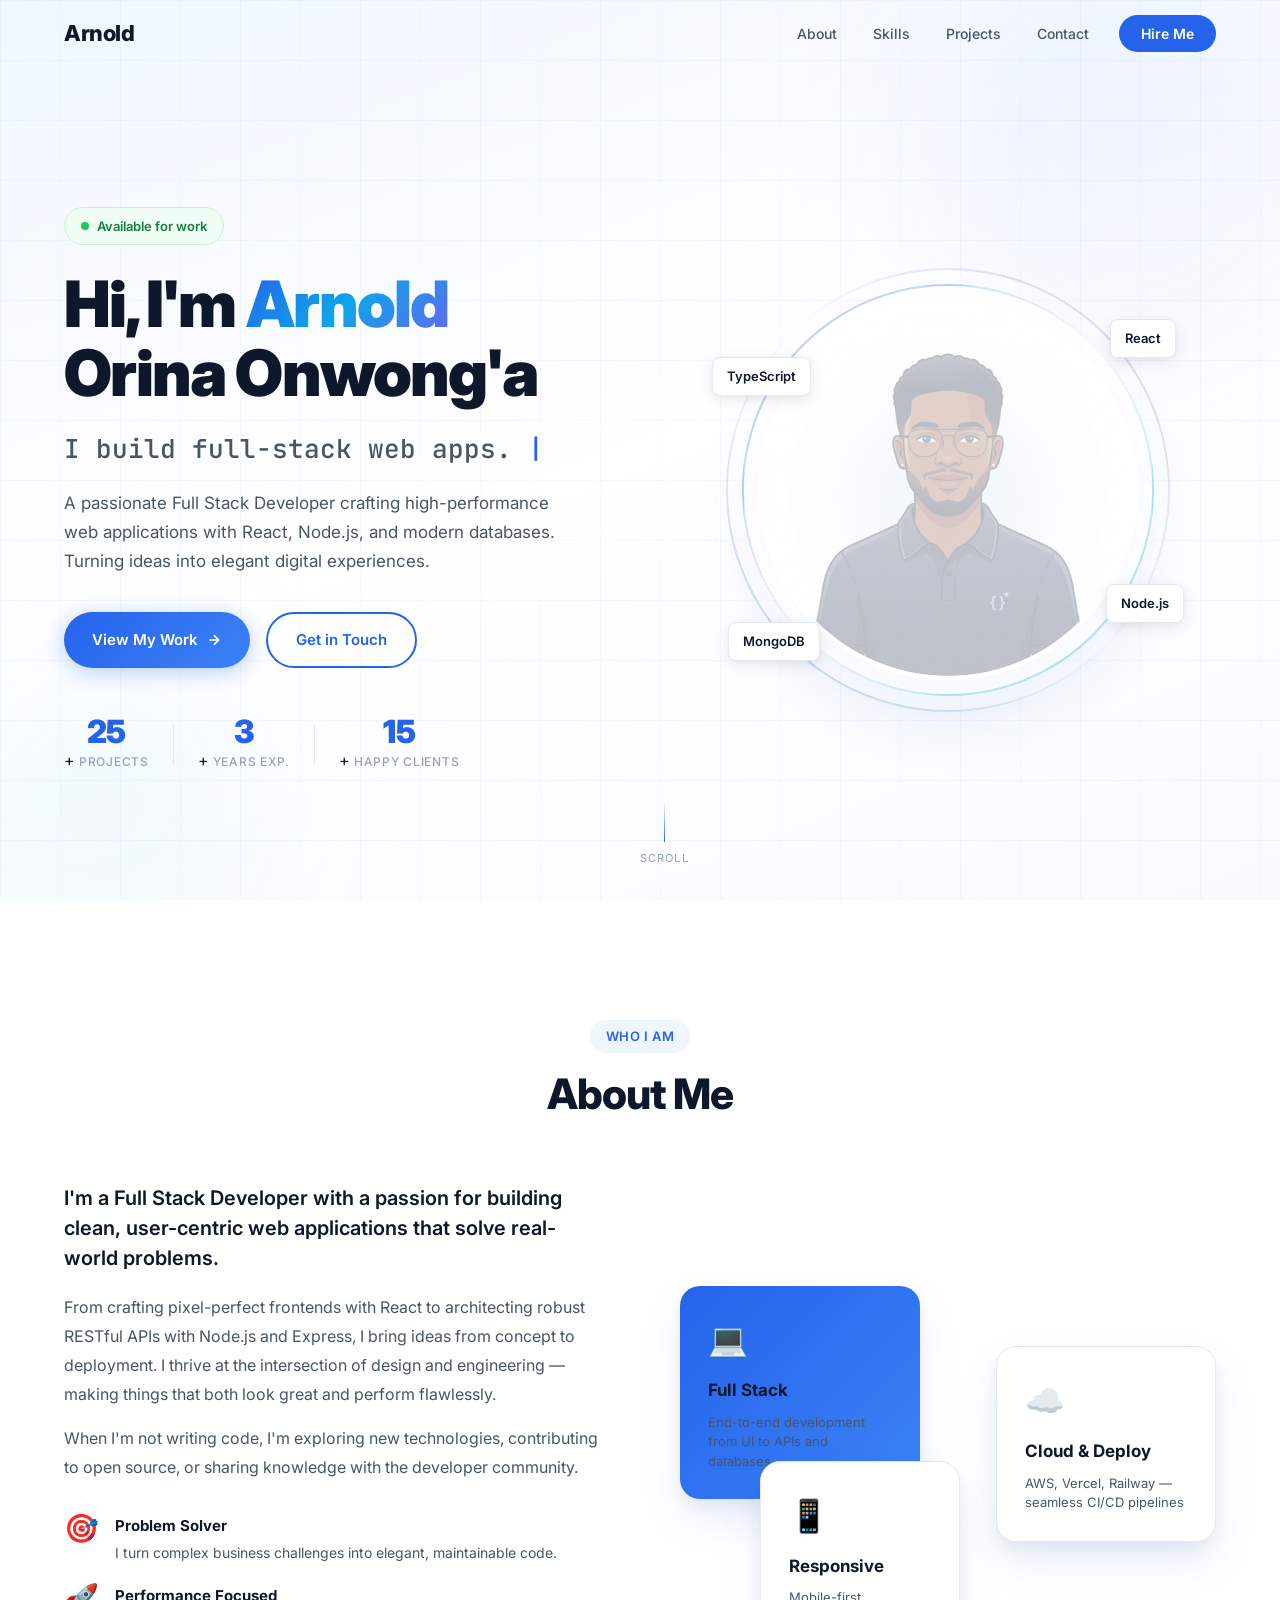
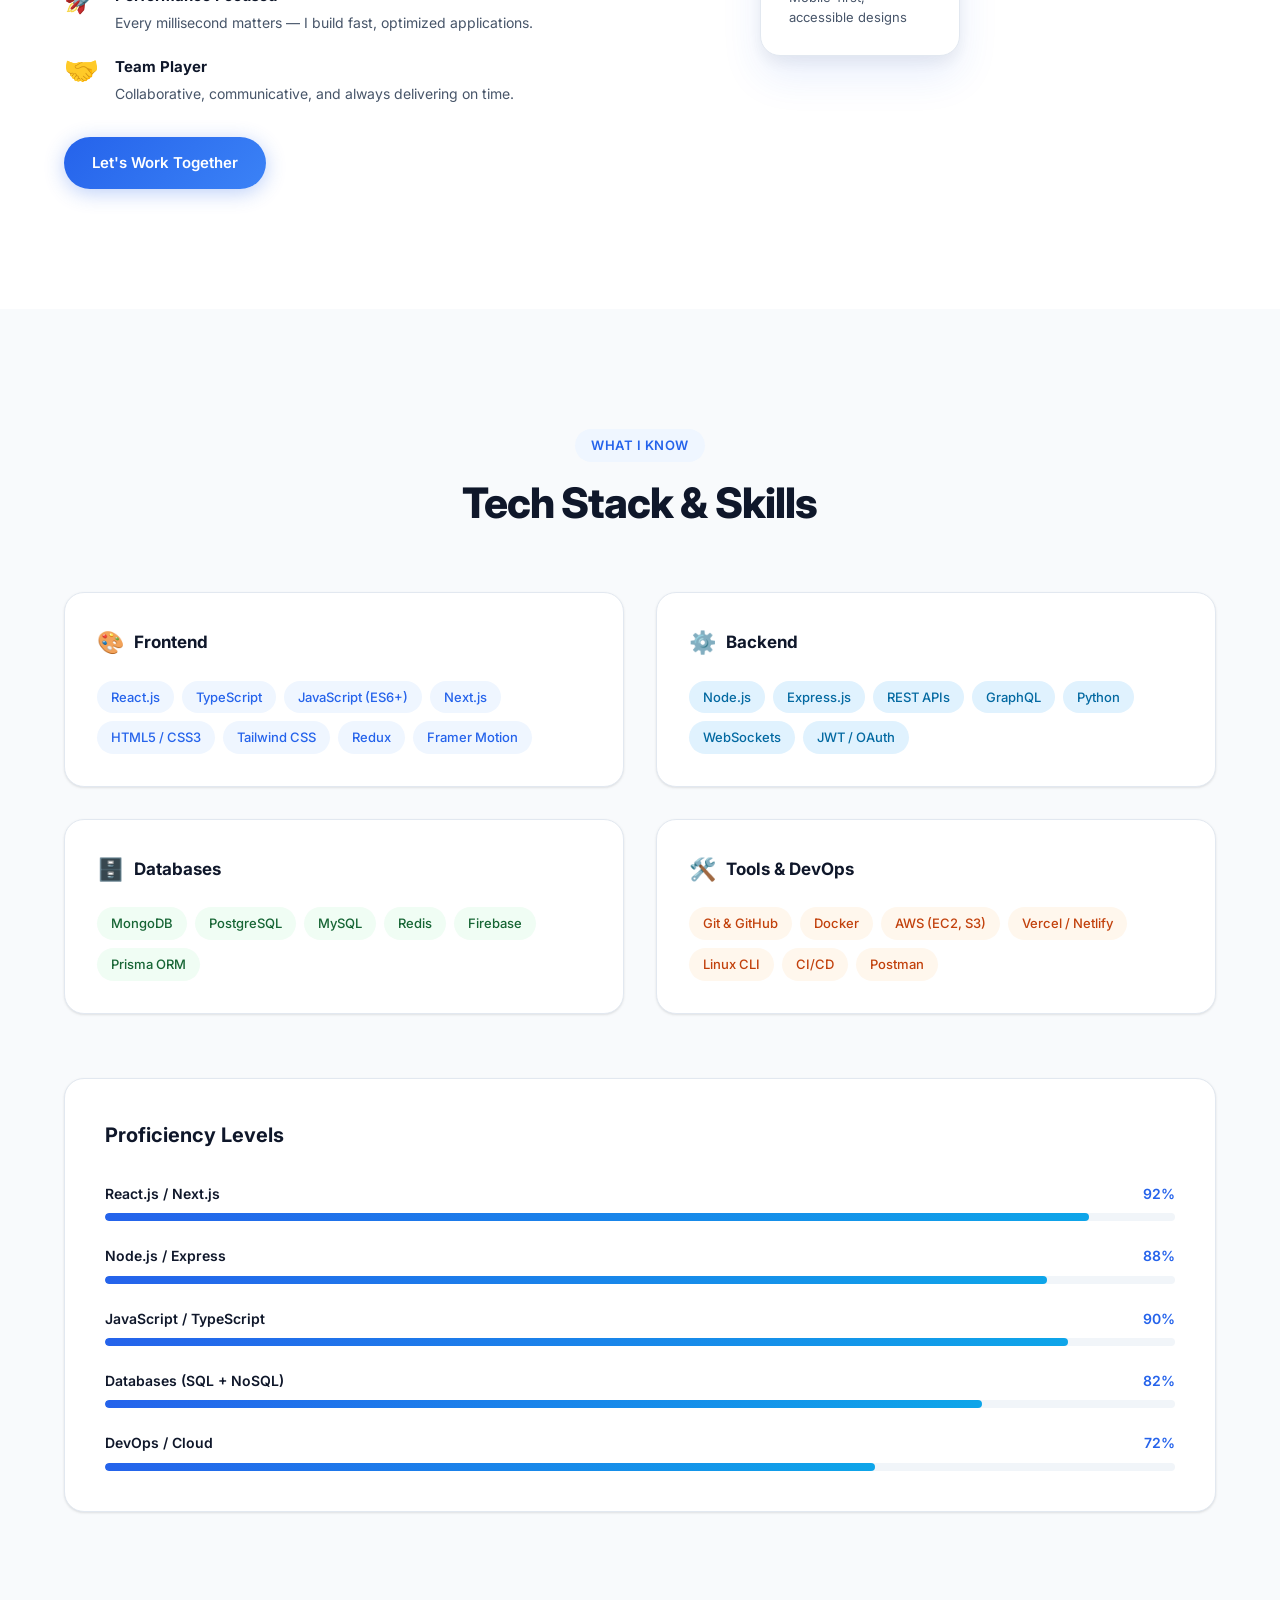
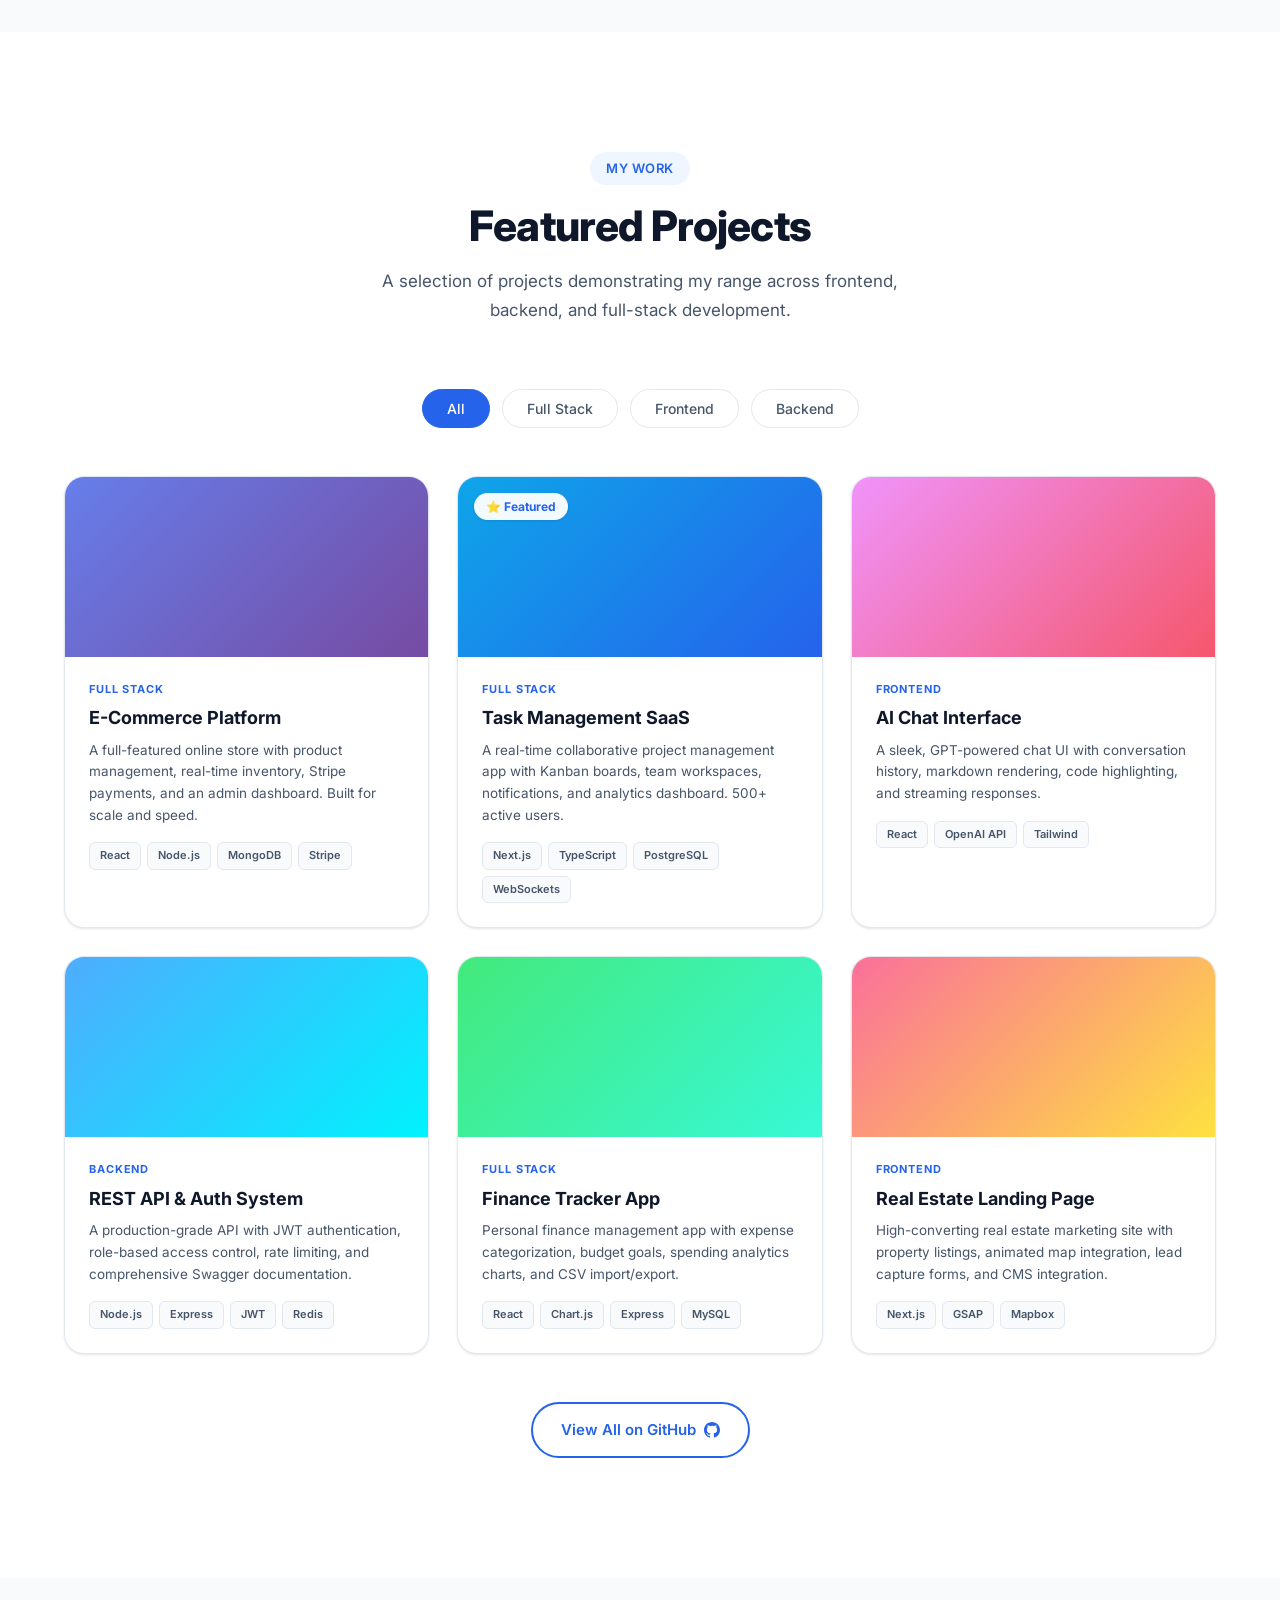
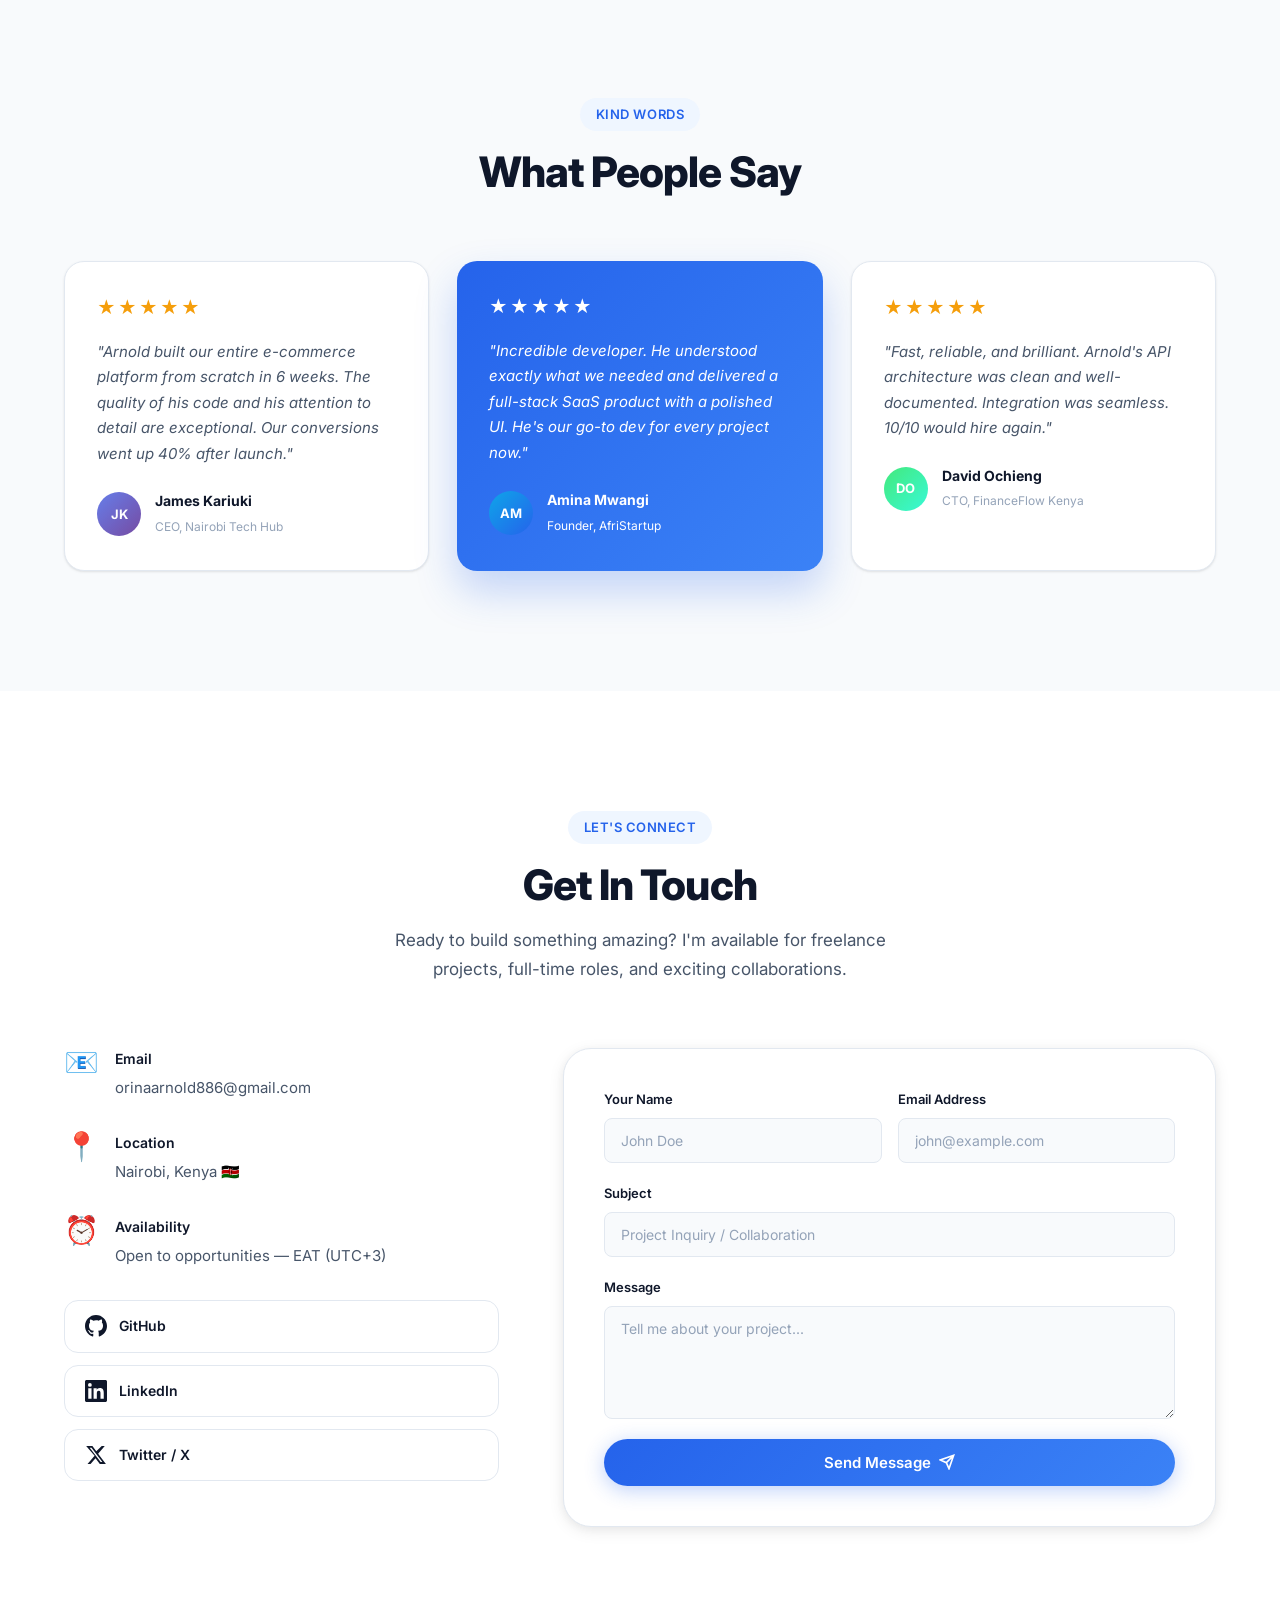
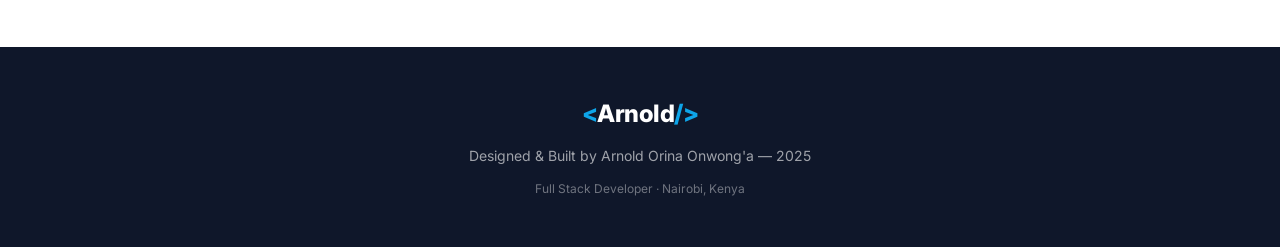
==== index.html @ 31b5b372 "Initial commit - Portfolio & Subprojects developed by Arnold" ====
<!DOCTYPE html>
<html lang="en">
<head>
  <meta charset="UTF-8" />
  <meta name="viewport" content="width=device-width, initial-scale=1.0" />
  <title>Arnold Orina Onwong'a — Full Stack Developer</title>
  <meta name="description" content="Arnold Orina Onwong'a is a Full Stack Developer specializing in React, Node.js, and modern web technologies. Building beautiful, scalable digital experiences." />
  <meta name="keywords" content="Full Stack Developer, React, Node.js, JavaScript, Web Developer, Arnold Onwong'a" />
  <meta property="og:title" content="Arnold Orina Onwong'a — Full Stack Developer" />
  <meta property="og:description" content="Building beautiful, scalable digital experiences with React, Node.js, and modern web technologies." />
  <link rel="preconnect" href="https://fonts.googleapis.com" />
  <link rel="preconnect" href="https://fonts.gstatic.com" crossorigin />
  <link href="https://fonts.googleapis.com/css2?family=Inter:wght@300;400;500;600;700;800;900&family=JetBrains+Mono:wght@400;500;600&display=swap" rel="stylesheet" />
  <link rel="stylesheet" href="style.css" />
</head>
<body>

  <!-- NAV -->
  <nav class="navbar" id="navbar">
    <div class="nav-container">
      <a href="#home" class="nav-logo">
        Arnold
      </a>
      <ul class="nav-links" id="navLinks">
        <li><a href="#about" class="nav-link">About</a></li>
        <li><a href="#skills" class="nav-link">Skills</a></li>
        <li><a href="#projects" class="nav-link">Projects</a></li>
        <li><a href="#contact" class="nav-link">Contact</a></li>
        <li><a href="#contact" class="nav-cta" id="hireMeBtn">Hire Me</a></li>
      </ul>
      <button class="hamburger" id="hamburger" aria-label="Toggle menu">
        <span></span><span></span><span></span>
      </button>
    </div>
  </nav>

  <!-- HERO -->
  <section class="hero" id="home">
    <div class="hero-bg">
      <div class="hero-grid"></div>
      <div class="blob blob-1"></div>
      <div class="blob blob-2"></div>
    </div>
    <div class="hero-container">
      <div class="hero-content">
        <div class="hero-badge">
          <span class="badge-dot"></span>
          Available for work
        </div>
        <h1 class="hero-title">
          Hi, I'm <span class="gradient-text">Arnold</span><br />
          Orina Onwong'a
        </h1>
        <p class="hero-subtitle">
          <span class="typed-prefix">I build </span>
          <span class="typed-text" id="typedText"></span>
          <span class="typed-cursor">|</span>
        </p>
        <p class="hero-desc">
          A passionate Full Stack Developer crafting high-performance web applications 
          with React, Node.js, and modern databases. Turning ideas into elegant digital experiences.
        </p>
        <div class="hero-actions">
          <a href="#projects" class="btn btn-primary" id="viewWorkBtn">
            View My Work
            <svg width="16" height="16" viewBox="0 0 24 24" fill="none" stroke="currentColor" stroke-width="2.5"><path d="M5 12h14M12 5l7 7-7 7"/></svg>
          </a>
          <a href="#contact" class="btn btn-outline" id="contactHeroBtn">Get in Touch</a>
        </div>
        <div class="hero-stats">
          <div class="stat">
            <span class="stat-num" data-target="25">0</span>+
            <span class="stat-label">Projects</span>
          </div>
          <div class="stat-divider"></div>
          <div class="stat">
            <span class="stat-num" data-target="3">0</span>+
            <span class="stat-label">Years Exp.</span>
          </div>
          <div class="stat-divider"></div>
          <div class="stat">
            <span class="stat-num" data-target="15">0</span>+
            <span class="stat-label">Happy Clients</span>
          </div>
        </div>
      </div>
      <div class="hero-visual">
        <div class="avatar-wrapper">
          <div class="avatar-ring ring-1"></div>
          <div class="avatar-ring ring-2"></div>
          <img src="avatar.png" alt="Arnold Orina Onwong'a" class="avatar-img" id="avatarImg" />
          <div class="tech-float tech-f1">React</div>
          <div class="tech-float tech-f2">Node.js</div>
          <div class="tech-float tech-f3">MongoDB</div>
          <div class="tech-float tech-f4">TypeScript</div>
        </div>
      </div>
    </div>
    <div class="scroll-indicator">
      <div class="scroll-line"></div>
      <span>Scroll</span>
    </div>
  </section>

  <!-- ABOUT -->
  <section class="about" id="about">
    <div class="container">
      <div class="section-header">
        <span class="section-tag">Who I Am</span>
        <h2 class="section-title">About Me</h2>
      </div>
      <div class="about-grid">
        <div class="about-text">
          <p class="about-lead">
            I'm a Full Stack Developer with a passion for building clean, user-centric web applications that solve real-world problems.
          </p>
          <p class="about-body">
            From crafting pixel-perfect frontends with React to architecting robust RESTful APIs with Node.js and Express, I bring ideas from concept to deployment. I thrive at the intersection of design and engineering — making things that both look great and perform flawlessly.
          </p>
          <p class="about-body">
            When I'm not writing code, I'm exploring new technologies, contributing to open source, or sharing knowledge with the developer community.
          </p>
          <div class="about-highlights">
            <div class="highlight-item">
              <div class="highlight-icon">🎯</div>
              <div>
                <strong>Problem Solver</strong>
                <p>I turn complex business challenges into elegant, maintainable code.</p>
              </div>
            </div>
            <div class="highlight-item">
              <div class="highlight-icon">🚀</div>
              <div>
                <strong>Performance Focused</strong>
                <p>Every millisecond matters — I build fast, optimized applications.</p>
              </div>
            </div>
            <div class="highlight-item">
              <div class="highlight-icon">🤝</div>
              <div>
                <strong>Team Player</strong>
                <p>Collaborative, communicative, and always delivering on time.</p>
              </div>
            </div>
          </div>
          <a href="#contact" class="btn btn-primary" id="workTogBtn">Let's Work Together</a>
        </div>
        <div class="about-card-stack">
          <div class="info-card card-main">
            <div class="card-icon">💻</div>
            <h3>Full Stack</h3>
            <p>End-to-end development from UI to APIs and databases</p>
          </div>
          <div class="info-card card-alt">
            <div class="card-icon">☁️</div>
            <h3>Cloud & Deploy</h3>
            <p>AWS, Vercel, Railway — seamless CI/CD pipelines</p>
          </div>
          <div class="info-card card-sm">
            <div class="card-icon">📱</div>
            <h3>Responsive</h3>
            <p>Mobile-first, accessible designs</p>
          </div>
        </div>
      </div>
    </div>
  </section>

  <!-- SKILLS -->
  <section class="skills" id="skills">
    <div class="container">
      <div class="section-header">
        <span class="section-tag">What I Know</span>
        <h2 class="section-title">Tech Stack &amp; Skills</h2>
      </div>
      <div class="skills-grid">

        <div class="skill-category">
          <h3 class="skill-cat-title">
            <span class="cat-icon">🎨</span> Frontend
          </h3>
          <div class="skill-pills">
            <span class="pill pill-primary">React.js</span>
            <span class="pill pill-primary">TypeScript</span>
            <span class="pill pill-primary">JavaScript (ES6+)</span>
            <span class="pill pill-primary">Next.js</span>
            <span class="pill pill-primary">HTML5 / CSS3</span>
            <span class="pill pill-primary">Tailwind CSS</span>
            <span class="pill pill-primary">Redux</span>
            <span class="pill pill-primary">Framer Motion</span>
          </div>
        </div>

        <div class="skill-category">
          <h3 class="skill-cat-title">
            <span class="cat-icon">⚙️</span> Backend
          </h3>
          <div class="skill-pills">
            <span class="pill pill-blue">Node.js</span>
            <span class="pill pill-blue">Express.js</span>
            <span class="pill pill-blue">REST APIs</span>
            <span class="pill pill-blue">GraphQL</span>
            <span class="pill pill-blue">Python</span>
            <span class="pill pill-blue">WebSockets</span>
            <span class="pill pill-blue">JWT / OAuth</span>
          </div>
        </div>

        <div class="skill-category">
          <h3 class="skill-cat-title">
            <span class="cat-icon">🗄️</span> Databases
          </h3>
          <div class="skill-pills">
            <span class="pill pill-green">MongoDB</span>
            <span class="pill pill-green">PostgreSQL</span>
            <span class="pill pill-green">MySQL</span>
            <span class="pill pill-green">Redis</span>
            <span class="pill pill-green">Firebase</span>
            <span class="pill pill-green">Prisma ORM</span>
          </div>
        </div>

        <div class="skill-category">
          <h3 class="skill-cat-title">
            <span class="cat-icon">🛠️</span> Tools & DevOps
          </h3>
          <div class="skill-pills">
            <span class="pill pill-orange">Git & GitHub</span>
            <span class="pill pill-orange">Docker</span>
            <span class="pill pill-orange">AWS (EC2, S3)</span>
            <span class="pill pill-orange">Vercel / Netlify</span>
            <span class="pill pill-orange">Linux CLI</span>
            <span class="pill pill-orange">CI/CD</span>
            <span class="pill pill-orange">Postman</span>
          </div>
        </div>

      </div>

      <div class="proficiency-bars">
        <h3 class="prof-title">Proficiency Levels</h3>
        <div class="bar-list">
          <div class="bar-item">
            <div class="bar-label"><span>React.js / Next.js</span><span>92%</span></div>
            <div class="bar-track"><div class="bar-fill" data-width="92" style="width:0%"></div></div>
          </div>
          <div class="bar-item">
            <div class="bar-label"><span>Node.js / Express</span><span>88%</span></div>
            <div class="bar-track"><div class="bar-fill" data-width="88" style="width:0%"></div></div>
          </div>
          <div class="bar-item">
            <div class="bar-label"><span>JavaScript / TypeScript</span><span>90%</span></div>
            <div class="bar-track"><div class="bar-fill" data-width="90" style="width:0%"></div></div>
          </div>
          <div class="bar-item">
            <div class="bar-label"><span>Databases (SQL + NoSQL)</span><span>82%</span></div>
            <div class="bar-track"><div class="bar-fill" data-width="82" style="width:0%"></div></div>
          </div>
          <div class="bar-item">
            <div class="bar-label"><span>DevOps / Cloud</span><span>72%</span></div>
            <div class="bar-track"><div class="bar-fill" data-width="72" style="width:0%"></div></div>
          </div>
        </div>
      </div>
    </div>
  </section>

  <!-- PROJECTS -->
  <section class="projects" id="projects">
    <div class="container">
      <div class="section-header">
        <span class="section-tag">My Work</span>
        <h2 class="section-title">Featured Projects</h2>
        <p class="section-desc">A selection of projects demonstrating my range across frontend, backend, and full-stack development.</p>
      </div>
      <div class="projects-filter" id="projectsFilter">
        <button class="filter-btn active" data-filter="all" id="filterAll">All</button>
        <button class="filter-btn" data-filter="fullstack" id="filterFullstack">Full Stack</button>
        <button class="filter-btn" data-filter="frontend" id="filterFrontend">Frontend</button>
        <button class="filter-btn" data-filter="backend" id="filterBackend">Backend</button>
      </div>
      <div class="projects-grid" id="projectsGrid">

        <div class="project-card" data-category="fullstack">
          <div class="project-img" style="background: linear-gradient(135deg, #667eea 0%, #764ba2 100%);">
            <div class="project-overlay">
              <a href="https://github.com" target="_blank" rel="noopener" class="proj-link" id="proj1-github" aria-label="GitHub">
                <svg width="20" height="20" viewBox="0 0 24 24" fill="currentColor"><path d="M12 0C5.374 0 0 5.373 0 12c0 5.302 3.438 9.8 8.207 11.387.599.111.793-.261.793-.577v-2.234c-3.338.726-4.033-1.416-4.033-1.416-.546-1.387-1.333-1.756-1.333-1.756-1.089-.745.083-.729.083-.729 1.205.084 1.839 1.237 1.839 1.237 1.07 1.834 2.807 1.304 3.492.997.107-.775.418-1.305.762-1.604-2.665-.305-5.467-1.334-5.467-5.931 0-1.311.469-2.381 1.236-3.221-.124-.303-.535-1.524.117-3.176 0 0 1.008-.322 3.301 1.23A11.509 11.509 0 0 1 12 5.803c1.02.005 2.047.138 3.006.404 2.291-1.552 3.297-1.23 3.297-1.23.653 1.653.242 2.874.118 3.176.77.84 1.235 1.911 1.235 3.221 0 4.609-2.807 5.624-5.479 5.921.43.372.823 1.102.823 2.222v3.293c0 .319.192.694.801.576C20.566 21.797 24 17.3 24 12c0-6.627-5.373-12-12-12z"/></svg>
              </a>
              <a href="https://vercel.com" target="_blank" rel="noopener" class="proj-link" id="proj1-live" aria-label="Live Demo">
                <svg width="20" height="20" viewBox="0 0 24 24" fill="none" stroke="currentColor" stroke-width="2"><path d="M18 13v6a2 2 0 01-2 2H5a2 2 0 01-2-2V8a2 2 0 012-2h6M15 3h6v6M10 14L21 3"/></svg>
              </a>
            </div>
          </div>
          <div class="project-body">
            <div class="project-type">Full Stack</div>
            <h3 class="project-title">E-Commerce Platform</h3>
            <p class="project-desc">A full-featured online store with product management, real-time inventory, Stripe payments, and an admin dashboard. Built for scale and speed.</p>
            <div class="project-tags">
              <span class="tag">React</span>
              <span class="tag">Node.js</span>
              <span class="tag">MongoDB</span>
              <span class="tag">Stripe</span>
            </div>
          </div>
        </div>

        <div class="project-card featured" data-category="fullstack">
          <div class="featured-badge">⭐ Featured</div>
          <div class="project-img" style="background: linear-gradient(135deg, #0ea5e9 0%, #2563eb 100%);">
            <div class="project-overlay">
              <a href="https://github.com" target="_blank" rel="noopener" class="proj-link" id="proj2-github" aria-label="GitHub">
                <svg width="20" height="20" viewBox="0 0 24 24" fill="currentColor"><path d="M12 0C5.374 0 0 5.373 0 12c0 5.302 3.438 9.8 8.207 11.387.599.111.793-.261.793-.577v-2.234c-3.338.726-4.033-1.416-4.033-1.416-.546-1.387-1.333-1.756-1.333-1.756-1.089-.745.083-.729.083-.729 1.205.084 1.839 1.237 1.839 1.237 1.07 1.834 2.807 1.304 3.492.997.107-.775.418-1.305.762-1.604-2.665-.305-5.467-1.334-5.467-5.931 0-1.311.469-2.381 1.236-3.221-.124-.303-.535-1.524.117-3.176 0 0 1.008-.322 3.301 1.23A11.509 11.509 0 0 1 12 5.803c1.02.005 2.047.138 3.006.404 2.291-1.552 3.297-1.23 3.297-1.23.653 1.653.242 2.874.118 3.176.77.84 1.235 1.911 1.235 3.221 0 4.609-2.807 5.624-5.479 5.921.43.372.823 1.102.823 2.222v3.293c0 .319.192.694.801.576C20.566 21.797 24 17.3 24 12c0-6.627-5.373-12-12-12z"/></svg>
              </a>
              <a href="https://vercel.com" target="_blank" rel="noopener" class="proj-link" id="proj2-live" aria-label="Live Demo">
                <svg width="20" height="20" viewBox="0 0 24 24" fill="none" stroke="currentColor" stroke-width="2"><path d="M18 13v6a2 2 0 01-2 2H5a2 2 0 01-2-2V8a2 2 0 012-2h6M15 3h6v6M10 14L21 3"/></svg>
              </a>
            </div>
          </div>
          <div class="project-body">
            <div class="project-type">Full Stack</div>
            <h3 class="project-title">Task Management SaaS</h3>
            <p class="project-desc">A real-time collaborative project management app with Kanban boards, team workspaces, notifications, and analytics dashboard. 500+ active users.</p>
            <div class="project-tags">
              <span class="tag">Next.js</span>
              <span class="tag">TypeScript</span>
              <span class="tag">PostgreSQL</span>
              <span class="tag">WebSockets</span>
            </div>
          </div>
        </div>

        <div class="project-card" data-category="frontend">
          <div class="project-img" style="background: linear-gradient(135deg, #f093fb 0%, #f5576c 100%);">
            <div class="project-overlay">
              <a href="https://github.com" target="_blank" rel="noopener" class="proj-link" id="proj3-github" aria-label="GitHub">
                <svg width="20" height="20" viewBox="0 0 24 24" fill="currentColor"><path d="M12 0C5.374 0 0 5.373 0 12c0 5.302 3.438 9.8 8.207 11.387.599.111.793-.261.793-.577v-2.234c-3.338.726-4.033-1.416-4.033-1.416-.546-1.387-1.333-1.756-1.333-1.756-1.089-.745.083-.729.083-.729 1.205.084 1.839 1.237 1.839 1.237 1.07 1.834 2.807 1.304 3.492.997.107-.775.418-1.305.762-1.604-2.665-.305-5.467-1.334-5.467-5.931 0-1.311.469-2.381 1.236-3.221-.124-.303-.535-1.524.117-3.176 0 0 1.008-.322 3.301 1.23A11.509 11.509 0 0 1 12 5.803c1.02.005 2.047.138 3.006.404 2.291-1.552 3.297-1.23 3.297-1.23.653 1.653.242 2.874.118 3.176.77.84 1.235 1.911 1.235 3.221 0 4.609-2.807 5.624-5.479 5.921.43.372.823 1.102.823 2.222v3.293c0 .319.192.694.801.576C20.566 21.797 24 17.3 24 12c0-6.627-5.373-12-12-12z"/></svg>
              </a>
              <a href="projects/ai-chat-interface/index.html" target="_blank" rel="noopener" class="proj-link" id="proj3-live" aria-label="Live Demo">
                <svg width="20" height="20" viewBox="0 0 24 24" fill="none" stroke="currentColor" stroke-width="2"><path d="M18 13v6a2 2 0 01-2 2H5a2 2 0 01-2-2V8a2 2 0 012-2h6M15 3h6v6M10 14L21 3"/></svg>
              </a>
            </div>
          </div>
          <div class="project-body">
            <div class="project-type">Frontend</div>
            <h3 class="project-title">AI Chat Interface</h3>
            <p class="project-desc">A sleek, GPT-powered chat UI with conversation history, markdown rendering, code highlighting, and streaming responses.</p>
            <div class="project-tags">
              <span class="tag">React</span>
              <span class="tag">OpenAI API</span>
              <span class="tag">Tailwind</span>
            </div>
          </div>
        </div>

        <div class="project-card" data-category="backend">
          <div class="project-img" style="background: linear-gradient(135deg, #4facfe 0%, #00f2fe 100%);">
            <div class="project-overlay">
              <a href="https://github.com" target="_blank" rel="noopener" class="proj-link" id="proj4-github" aria-label="GitHub">
                <svg width="20" height="20" viewBox="0 0 24 24" fill="currentColor"><path d="M12 0C5.374 0 0 5.373 0 12c0 5.302 3.438 9.8 8.207 11.387.599.111.793-.261.793-.577v-2.234c-3.338.726-4.033-1.416-4.033-1.416-.546-1.387-1.333-1.756-1.333-1.756-1.089-.745.083-.729.083-.729 1.205.084 1.839 1.237 1.839 1.237 1.07 1.834 2.807 1.304 3.492.997.107-.775.418-1.305.762-1.604-2.665-.305-5.467-1.334-5.467-5.931 0-1.311.469-2.381 1.236-3.221-.124-.303-.535-1.524.117-3.176 0 0 1.008-.322 3.301 1.23A11.509 11.509 0 0 1 12 5.803c1.02.005 2.047.138 3.006.404 2.291-1.552 3.297-1.23 3.297-1.23.653 1.653.242 2.874.118 3.176.77.84 1.235 1.911 1.235 3.221 0 4.609-2.807 5.624-5.479 5.921.43.372.823 1.102.823 2.222v3.293c0 .319.192.694.801.576C20.566 21.797 24 17.3 24 12c0-6.627-5.373-12-12-12z"/></svg>
              </a>
              <a href="https://github.com" target="_blank" rel="noopener" class="proj-link" id="proj4-live" aria-label="Live Demo">
                <svg width="20" height="20" viewBox="0 0 24 24" fill="none" stroke="currentColor" stroke-width="2"><path d="M18 13v6a2 2 0 01-2 2H5a2 2 0 01-2-2V8a2 2 0 012-2h6M15 3h6v6M10 14L21 3"/></svg>
              </a>
            </div>
          </div>
          <div class="project-body">
            <div class="project-type">Backend</div>
            <h3 class="project-title">REST API & Auth System</h3>
            <p class="project-desc">A production-grade API with JWT authentication, role-based access control, rate limiting, and comprehensive Swagger documentation.</p>
            <div class="project-tags">
              <span class="tag">Node.js</span>
              <span class="tag">Express</span>
              <span class="tag">JWT</span>
              <span class="tag">Redis</span>
            </div>
          </div>
        </div>

        <div class="project-card" data-category="fullstack">
          <div class="project-img" style="background: linear-gradient(135deg, #43e97b 0%, #38f9d7 100%);">
            <div class="project-overlay">
              <a href="https://github.com" target="_blank" rel="noopener" class="proj-link" id="proj5-github" aria-label="GitHub">
                <svg width="20" height="20" viewBox="0 0 24 24" fill="currentColor"><path d="M12 0C5.374 0 0 5.373 0 12c0 5.302 3.438 9.8 8.207 11.387.599.111.793-.261.793-.577v-2.234c-3.338.726-4.033-1.416-4.033-1.416-.546-1.387-1.333-1.756-1.333-1.756-1.089-.745.083-.729.083-.729 1.205.084 1.839 1.237 1.839 1.237 1.07 1.834 2.807 1.304 3.492.997.107-.775.418-1.305.762-1.604-2.665-.305-5.467-1.334-5.467-5.931 0-1.311.469-2.381 1.236-3.221-.124-.303-.535-1.524.117-3.176 0 0 1.008-.322 3.301 1.23A11.509 11.509 0 0 1 12 5.803c1.02.005 2.047.138 3.006.404 2.291-1.552 3.297-1.23 3.297-1.23.653 1.653.242 2.874.118 3.176.77.84 1.235 1.911 1.235 3.221 0 4.609-2.807 5.624-5.479 5.921.43.372.823 1.102.823 2.222v3.293c0 .319.192.694.801.576C20.566 21.797 24 17.3 24 12c0-6.627-5.373-12-12-12z"/></svg>
              </a>
              <a href="https://vercel.com" target="_blank" rel="noopener" class="proj-link" id="proj5-live" aria-label="Live Demo">
                <svg width="20" height="20" viewBox="0 0 24 24" fill="none" stroke="currentColor" stroke-width="2"><path d="M18 13v6a2 2 0 01-2 2H5a2 2 0 01-2-2V8a2 2 0 012-2h6M15 3h6v6M10 14L21 3"/></svg>
              </a>
            </div>
          </div>
          <div class="project-body">
            <div class="project-type">Full Stack</div>
            <h3 class="project-title">Finance Tracker App</h3>
            <p class="project-desc">Personal finance management app with expense categorization, budget goals, spending analytics charts, and CSV import/export.</p>
            <div class="project-tags">
              <span class="tag">React</span>
              <span class="tag">Chart.js</span>
              <span class="tag">Express</span>
              <span class="tag">MySQL</span>
            </div>
          </div>
        </div>

        <div class="project-card" data-category="frontend">
          <div class="project-img" style="background: linear-gradient(135deg, #fa709a 0%, #fee140 100%);">
            <div class="project-overlay">
              <a href="https://github.com" target="_blank" rel="noopener" class="proj-link" id="proj6-github" aria-label="GitHub">
                <svg width="20" height="20" viewBox="0 0 24 24" fill="currentColor"><path d="M12 0C5.374 0 0 5.373 0 12c0 5.302 3.438 9.8 8.207 11.387.599.111.793-.261.793-.577v-2.234c-3.338.726-4.033-1.416-4.033-1.416-.546-1.387-1.333-1.756-1.333-1.756-1.089-.745.083-.729.083-.729 1.205.084 1.839 1.237 1.839 1.237 1.07 1.834 2.807 1.304 3.492.997.107-.775.418-1.305.762-1.604-2.665-.305-5.467-1.334-5.467-5.931 0-1.311.469-2.381 1.236-3.221-.124-.303-.535-1.524.117-3.176 0 0 1.008-.322 3.301 1.23A11.509 11.509 0 0 1 12 5.803c1.02.005 2.047.138 3.006.404 2.291-1.552 3.297-1.23 3.297-1.23.653 1.653.242 2.874.118 3.176.77.84 1.235 1.911 1.235 3.221 0 4.609-2.807 5.624-5.479 5.921.43.372.823 1.102.823 2.222v3.293c0 .319.192.694.801.576C20.566 21.797 24 17.3 24 12c0-6.627-5.373-12-12-12z"/></svg>
              </a>
              <a href="https://vercel.com" target="_blank" rel="noopener" class="proj-link" id="proj6-live" aria-label="Live Demo">
                <svg width="20" height="20" viewBox="0 0 24 24" fill="none" stroke="currentColor" stroke-width="2"><path d="M18 13v6a2 2 0 01-2 2H5a2 2 0 01-2-2V8a2 2 0 012-2h6M15 3h6v6M10 14L21 3"/></svg>
              </a>
            </div>
          </div>
          <div class="project-body">
            <div class="project-type">Frontend</div>
            <h3 class="project-title">Real Estate Landing Page</h3>
            <p class="project-desc">High-converting real estate marketing site with property listings, animated map integration, lead capture forms, and CMS integration.</p>
            <div class="project-tags">
              <span class="tag">Next.js</span>
              <span class="tag">GSAP</span>
              <span class="tag">Mapbox</span>
            </div>
          </div>
        </div>

      </div>

      <div class="projects-cta">
        <a href="https://github.com" target="_blank" rel="noopener" class="btn btn-outline" id="allProjectsBtn">
          View All on GitHub
          <svg width="16" height="16" viewBox="0 0 24 24" fill="currentColor"><path d="M12 0C5.374 0 0 5.373 0 12c0 5.302 3.438 9.8 8.207 11.387.599.111.793-.261.793-.577v-2.234c-3.338.726-4.033-1.416-4.033-1.416-.546-1.387-1.333-1.756-1.333-1.756-1.089-.745.083-.729.083-.729 1.205.084 1.839 1.237 1.839 1.237 1.07 1.834 2.807 1.304 3.492.997.107-.775.418-1.305.762-1.604-2.665-.305-5.467-1.334-5.467-5.931 0-1.311.469-2.381 1.236-3.221-.124-.303-.535-1.524.117-3.176 0 0 1.008-.322 3.301 1.23A11.509 11.509 0 0 1 12 5.803c1.02.005 2.047.138 3.006.404 2.291-1.552 3.297-1.23 3.297-1.23.653 1.653.242 2.874.118 3.176.77.84 1.235 1.911 1.235 3.221 0 4.609-2.807 5.624-5.479 5.921.43.372.823 1.102.823 2.222v3.293c0 .319.192.694.801.576C20.566 21.797 24 17.3 24 12c0-6.627-5.373-12-12-12z"/></svg>
        </a>
      </div>
    </div>
  </section>

  <!-- TESTIMONIALS -->
  <section class="testimonials" id="testimonials">
    <div class="container">
      <div class="section-header">
        <span class="section-tag">Kind Words</span>
        <h2 class="section-title">What People Say</h2>
      </div>
      <div class="testimonials-grid">
        <div class="testimonial-card">
          <div class="stars">★★★★★</div>
          <p class="testimonial-text">"Arnold built our entire e-commerce platform from scratch in 6 weeks. The quality of his code and his attention to detail are exceptional. Our conversions went up 40% after launch."</p>
          <div class="testimonial-author">
            <div class="author-avatar" style="background: linear-gradient(135deg, #667eea, #764ba2);">JK</div>
            <div>
              <strong>James Kariuki</strong>
              <span>CEO, Nairobi Tech Hub</span>
            </div>
          </div>
        </div>
        <div class="testimonial-card featured-testimonial">
          <div class="stars">★★★★★</div>
          <p class="testimonial-text">"Incredible developer. He understood exactly what we needed and delivered a full-stack SaaS product with a polished UI. He's our go-to dev for every project now."</p>
          <div class="testimonial-author">
            <div class="author-avatar" style="background: linear-gradient(135deg, #0ea5e9, #2563eb);">AM</div>
            <div>
              <strong>Amina Mwangi</strong>
              <span>Founder, AfriStartup</span>
            </div>
          </div>
        </div>
        <div class="testimonial-card">
          <div class="stars">★★★★★</div>
          <p class="testimonial-text">"Fast, reliable, and brilliant. Arnold's API architecture was clean and well-documented. Integration was seamless. 10/10 would hire again."</p>
          <div class="testimonial-author">
            <div class="author-avatar" style="background: linear-gradient(135deg, #43e97b, #38f9d7);">DO</div>
            <div>
              <strong>David Ochieng</strong>
              <span>CTO, FinanceFlow Kenya</span>
            </div>
          </div>
        </div>
      </div>
    </div>
  </section>

  <!-- CONTACT -->
  <section class="contact" id="contact">
    <div class="container">
      <div class="section-header">
        <span class="section-tag">Let's Connect</span>
        <h2 class="section-title">Get In Touch</h2>
        <p class="section-desc">Ready to build something amazing? I'm available for freelance projects, full-time roles, and exciting collaborations.</p>
      </div>
      <div class="contact-grid">
        <div class="contact-info">
          <div class="contact-item">
            <div class="contact-icon">📧</div>
            <div>
              <strong>Email</strong>
              <a href="mailto:orinaarnold886@gmail.com" id="contactEmailLink">orinaarnold886@gmail.com</a>
            </div>
          </div>
          <div class="contact-item">
            <div class="contact-icon">📍</div>
            <div>
              <strong>Location</strong>
              <span>Nairobi, Kenya 🇰🇪</span>
            </div>
          </div>
          <div class="contact-item">
            <div class="contact-icon">⏰</div>
            <div>
              <strong>Availability</strong>
              <span>Open to opportunities — EAT (UTC+3)</span>
            </div>
          </div>
          <div class="social-links">
            <a href="https://github.com" target="_blank" rel="noopener" class="social-btn" id="socialGithub" aria-label="GitHub">
              <svg width="22" height="22" viewBox="0 0 24 24" fill="currentColor"><path d="M12 0C5.374 0 0 5.373 0 12c0 5.302 3.438 9.8 8.207 11.387.599.111.793-.261.793-.577v-2.234c-3.338.726-4.033-1.416-4.033-1.416-.546-1.387-1.333-1.756-1.333-1.756-1.089-.745.083-.729.083-.729 1.205.084 1.839 1.237 1.839 1.237 1.07 1.834 2.807 1.304 3.492.997.107-.775.418-1.305.762-1.604-2.665-.305-5.467-1.334-5.467-5.931 0-1.311.469-2.381 1.236-3.221-.124-.303-.535-1.524.117-3.176 0 0 1.008-.322 3.301 1.23A11.509 11.509 0 0 1 12 5.803c1.02.005 2.047.138 3.006.404 2.291-1.552 3.297-1.23 3.297-1.23.653 1.653.242 2.874.118 3.176.77.84 1.235 1.911 1.235 3.221 0 4.609-2.807 5.624-5.479 5.921.43.372.823 1.102.823 2.222v3.293c0 .319.192.694.801.576C20.566 21.797 24 17.3 24 12c0-6.627-5.373-12-12-12z"/></svg>
              GitHub
            </a>
            <a href="https://linkedin.com" target="_blank" rel="noopener" class="social-btn" id="socialLinkedin" aria-label="LinkedIn">
              <svg width="22" height="22" viewBox="0 0 24 24" fill="currentColor"><path d="M20.447 20.452h-3.554v-5.569c0-1.328-.027-3.037-1.852-3.037-1.853 0-2.136 1.445-2.136 2.939v5.667H9.351V9h3.414v1.561h.046c.477-.9 1.637-1.85 3.37-1.85 3.601 0 4.267 2.37 4.267 5.455v6.286zM5.337 7.433a2.062 2.062 0 01-2.063-2.065 2.064 2.064 0 112.063 2.065zm1.782 13.019H3.555V9h3.564v11.452zM22.225 0H1.771C.792 0 0 .774 0 1.729v20.542C0 23.227.792 24 1.771 24h20.451C23.2 24 24 23.227 24 22.271V1.729C24 .774 23.2 0 22.222 0h.003z"/></svg>
              LinkedIn
            </a>
            <a href="https://twitter.com" target="_blank" rel="noopener" class="social-btn" id="socialTwitter" aria-label="Twitter/X">
              <svg width="22" height="22" viewBox="0 0 24 24" fill="currentColor"><path d="M18.244 2.25h3.308l-7.227 8.26 8.502 11.24H16.17l-4.714-6.231-5.401 6.231H2.744l7.737-8.835L1.254 2.25H8.08l4.253 5.622zm-1.161 17.52h1.833L7.084 4.126H5.117z"/></svg>
              Twitter / X
            </a>
          </div>
        </div>
        <form class="contact-form" id="contactForm">
          <div class="form-row">
            <div class="form-group">
              <label for="contactName">Your Name</label>
              <input type="text" id="contactName" name="name" placeholder="John Doe" required />
            </div>
            <div class="form-group">
              <label for="contactEmail">Email Address</label>
              <input type="email" id="contactEmail" name="email" placeholder="john@example.com" required />
            </div>
          </div>
          <div class="form-group">
            <label for="contactSubject">Subject</label>
            <input type="text" id="contactSubject" name="subject" placeholder="Project Inquiry / Collaboration" />
          </div>
          <div class="form-group">
            <label for="contactMessage">Message</label>
            <textarea id="contactMessage" name="message" rows="5" placeholder="Tell me about your project..." required></textarea>
          </div>
          <button type="submit" class="btn btn-primary btn-full" id="contactSubmitBtn">
            Send Message
            <svg width="16" height="16" viewBox="0 0 24 24" fill="none" stroke="currentColor" stroke-width="2.5"><path d="M22 2L11 13M22 2L15 22l-4-9-9-4 20-7z"/></svg>
          </button>
          <div class="form-success" id="formSuccess">
            ✅ Message sent! I'll get back to you within 24 hours.
          </div>
        </form>
      </div>
    </div>
  </section>

  <!-- FOOTER -->
  <footer class="footer">
    <div class="container">
      <div class="footer-content">
        <a href="#home" class="nav-logo">
          <span class="logo-bracket">&lt;</span>Arnold<span class="logo-bracket">/&gt;</span>
        </a>
        <p class="footer-text">Designed & Built by Arnold Orina Onwong'a — 2025</p>
        <p class="footer-sub">Full Stack Developer · Nairobi, Kenya</p>
      </div>
    </div>
  </footer>

  <script src="main.js"></script>
</body>
</html>
---- style.css ----
/* ===========================
   DESIGN TOKENS & RESET
   =========================== */
:root {
  --primary: #2563eb;
  --primary-dark: #1d4ed8;
  --primary-light: #3b82f6;
  --primary-xlight: #eff6ff;
  --accent: #0ea5e9;
  --text-primary: #0f172a;
  --text-secondary: #475569;
  --text-muted: #94a3b8;
  --bg: #ffffff;
  --bg-soft: #f8fafc;
  --bg-card: #ffffff;
  --border: #e2e8f0;
  --border-light: #f1f5f9;
  --shadow-sm: 0 1px 3px rgba(0,0,0,0.08), 0 1px 2px rgba(0,0,0,0.04);
  --shadow-md: 0 4px 16px rgba(0,0,0,0.08), 0 2px 8px rgba(0,0,0,0.04);
  --shadow-lg: 0 20px 40px rgba(37,99,235,0.10), 0 8px 16px rgba(0,0,0,0.06);
  --shadow-xl: 0 32px 64px rgba(37,99,235,0.12);
  --radius-sm: 8px;
  --radius-md: 14px;
  --radius-lg: 20px;
  --radius-xl: 28px;
  --transition: 0.3s cubic-bezier(0.4, 0, 0.2, 1);
}

*, *::before, *::after { box-sizing: border-box; margin: 0; padding: 0; }

html { scroll-behavior: smooth; }

body {
  font-family: 'Inter', -apple-system, BlinkMacSystemFont, sans-serif;
  background: var(--bg);
  color: var(--text-primary);
  line-height: 1.6;
  overflow-x: hidden;
}

img { max-width: 100%; display: block; }
a { text-decoration: none; color: inherit; }

/* ===========================
   UTILITIES
   =========================== */
.container {
  max-width: 1200px;
  margin: 0 auto;
  padding: 0 24px;
}

.gradient-text {
  background: linear-gradient(135deg, #2563eb 0%, #0ea5e9 50%, #6366f1 100%);
  -webkit-background-clip: text;
  -webkit-text-fill-color: transparent;
  background-clip: text;
}

.section-header {
  text-align: center;
  margin-bottom: 64px;
}

.section-tag {
  display: inline-block;
  padding: 6px 16px;
  background: var(--primary-xlight);
  color: var(--primary);
  border-radius: 100px;
  font-size: 13px;
  font-weight: 600;
  letter-spacing: 0.04em;
  text-transform: uppercase;
  margin-bottom: 16px;
}

.section-title {
  font-size: clamp(28px, 4vw, 42px);
  font-weight: 800;
  color: var(--text-primary);
  line-height: 1.2;
  letter-spacing: -0.02em;
}

.section-desc {
  color: var(--text-secondary);
  font-size: 17px;
  max-width: 560px;
  margin: 16px auto 0;
  line-height: 1.7;
}

/* ===========================
   BUTTONS
   =========================== */
.btn {
  display: inline-flex;
  align-items: center;
  gap: 8px;
  padding: 14px 28px;
  border-radius: 100px;
  font-size: 15px;
  font-weight: 600;
  cursor: pointer;
  transition: var(--transition);
  border: none;
  font-family: inherit;
}

.btn-primary {
  background: linear-gradient(135deg, var(--primary) 0%, var(--primary-light) 100%);
  color: #fff;
  box-shadow: 0 4px 20px rgba(37,99,235,0.3);
}

.btn-primary:hover {
  transform: translateY(-2px);
  box-shadow: 0 8px 32px rgba(37,99,235,0.4);
}

.btn-outline {
  background: transparent;
  color: var(--primary);
  border: 2px solid var(--primary);
}

.btn-outline:hover {
  background: var(--primary-xlight);
  transform: translateY(-2px);
}

.btn-full { width: 100%; justify-content: center; }

/* ===========================
   NAVBAR
   =========================== */
.navbar {
  position: fixed;
  top: 0; left: 0; right: 0;
  z-index: 1000;
  padding: 16px 0;
  transition: var(--transition);
  background: transparent;
}

.navbar.scrolled {
  background: rgba(255,255,255,0.92);
  backdrop-filter: blur(20px);
  -webkit-backdrop-filter: blur(20px);
  border-bottom: 1px solid var(--border);
  padding: 12px 0;
  box-shadow: var(--shadow-sm);
}

.nav-container {
  max-width: 1200px;
  margin: 0 auto;
  padding: 0 24px;
  display: flex;
  align-items: center;
  justify-content: space-between;
}

.nav-logo {
  font-size: 22px;
  font-weight: 800;
  color: var(--text-primary);
  letter-spacing: -0.02em;
}

.logo-bracket {
  color: var(--primary);
}

.nav-links {
  display: flex;
  align-items: center;
  gap: 8px;
  list-style: none;
}

.nav-link {
  padding: 8px 14px;
  border-radius: var(--radius-sm);
  color: var(--text-secondary);
  font-size: 14px;
  font-weight: 500;
  transition: var(--transition);
}

.nav-link:hover, .nav-link.active {
  color: var(--primary);
  background: var(--primary-xlight);
}

.nav-cta {
  padding: 10px 22px;
  background: var(--primary);
  color: #fff;
  border-radius: 100px;
  font-size: 14px;
  font-weight: 600;
  transition: var(--transition);
  margin-left: 8px;
}

.nav-cta:hover {
  background: var(--primary-dark);
  transform: translateY(-1px);
  box-shadow: 0 4px 16px rgba(37,99,235,0.35);
}

.hamburger {
  display: none;
  flex-direction: column;
  gap: 5px;
  background: none;
  border: none;
  cursor: pointer;
  padding: 4px;
}

.hamburger span {
  display: block;
  width: 24px;
  height: 2px;
  background: var(--text-primary);
  border-radius: 2px;
  transition: var(--transition);
}

/* ===========================
   HERO
   =========================== */
.hero {
  min-height: 100vh;
  display: flex;
  align-items: center;
  position: relative;
  overflow: hidden;
  background: linear-gradient(160deg, #f0f7ff 0%, #ffffff 50%, #f8fafc 100%);
  padding-top: 80px;
}

.hero-bg {
  position: absolute;
  inset: 0;
  pointer-events: none;
}

.hero-grid {
  position: absolute;
  inset: 0;
  background-image: 
    linear-gradient(rgba(37,99,235,0.04) 1px, transparent 1px),
    linear-gradient(90deg, rgba(37,99,235,0.04) 1px, transparent 1px);
  background-size: 60px 60px;
}

.blob {
  position: absolute;
  border-radius: 50%;
  filter: blur(80px);
  opacity: 0.5;
  animation: blobFloat 8s ease-in-out infinite;
}

.blob-1 {
  width: 500px; height: 500px;
  background: radial-gradient(circle, rgba(37,99,235,0.15), transparent);
  top: -100px; right: -100px;
  animation-delay: 0s;
}

.blob-2 {
  width: 400px; height: 400px;
  background: radial-gradient(circle, rgba(14,165,233,0.12), transparent);
  bottom: -100px; left: -100px;
  animation-delay: 4s;
}

@keyframes blobFloat {
  0%, 100% { transform: translate(0, 0) scale(1); }
  50% { transform: translate(20px, -20px) scale(1.05); }
}

.hero-container {
  max-width: 1200px;
  margin: 0 auto;
  padding: 0 24px;
  display: grid;
  grid-template-columns: 1fr 1fr;
  gap: 80px;
  align-items: center;
  width: 100%;
  position: relative;
  z-index: 1;
}

.hero-badge {
  display: inline-flex;
  align-items: center;
  gap: 8px;
  padding: 8px 16px;
  background: #f0fdf4;
  border: 1px solid #bbf7d0;
  color: #15803d;
  border-radius: 100px;
  font-size: 13px;
  font-weight: 600;
  margin-bottom: 24px;
  animation: fadeInUp 0.6s ease both;
}

.badge-dot {
  width: 8px; height: 8px;
  background: #22c55e;
  border-radius: 50%;
  animation: pulse 2s infinite;
}

@keyframes pulse {
  0%, 100% { opacity: 1; transform: scale(1); }
  50% { opacity: 0.6; transform: scale(1.2); }
}

.hero-title {
  font-size: clamp(38px, 5vw, 68px);
  font-weight: 900;
  line-height: 1.08;
  letter-spacing: -0.03em;
  margin-bottom: 20px;
  animation: fadeInUp 0.7s 0.1s ease both;
}

.hero-subtitle {
  font-size: clamp(18px, 2.5vw, 26px);
  color: var(--text-secondary);
  font-weight: 500;
  margin-bottom: 20px;
  animation: fadeInUp 0.7s 0.2s ease both;
  font-family: 'JetBrains Mono', monospace;
}

.typed-cursor {
  color: var(--primary);
  animation: blink 1s step-end infinite;
}

@keyframes blink {
  0%, 100% { opacity: 1; }
  50% { opacity: 0; }
}

.hero-desc {
  color: var(--text-secondary);
  font-size: 17px;
  line-height: 1.7;
  max-width: 520px;
  margin-bottom: 36px;
  animation: fadeInUp 0.7s 0.3s ease both;
}

.hero-actions {
  display: flex;
  gap: 16px;
  flex-wrap: wrap;
  margin-bottom: 48px;
  animation: fadeInUp 0.7s 0.4s ease both;
}

.hero-stats {
  display: flex;
  align-items: center;
  gap: 24px;
  animation: fadeInUp 0.7s 0.5s ease both;
}

.stat {
  text-align: center;
}

.stat-num {
  display: block;
  font-size: 32px;
  font-weight: 900;
  color: var(--primary);
  letter-spacing: -0.02em;
  line-height: 1;
}

.stat-label {
  font-size: 12px;
  color: var(--text-muted);
  font-weight: 500;
  text-transform: uppercase;
  letter-spacing: 0.06em;
}

.stat-divider {
  width: 1px;
  height: 40px;
  background: var(--border);
}

/* AVATAR */
.hero-visual {
  display: flex;
  justify-content: center;
  align-items: center;
  animation: fadeInRight 0.8s 0.2s ease both;
}

.avatar-wrapper {
  position: relative;
  width: 380px;
  height: 380px;
}

.avatar-ring {
  position: absolute;
  border-radius: 50%;
  border: 2px solid transparent;
  animation: spin linear infinite;
}

.ring-1 {
  inset: -16px;
  border-image: linear-gradient(135deg, #2563eb, transparent, #0ea5e9) 1;
  border-radius: 50%;
  background: linear-gradient(white, white) padding-box,
              linear-gradient(135deg, #2563eb, transparent, #0ea5e9) border-box;
  animation-duration: 12s;
  opacity: 0.6;
}

.ring-2 {
  inset: -32px;
  background: linear-gradient(white, white) padding-box,
              linear-gradient(225deg, #6366f1, transparent, #2563eb) border-box;
  animation-duration: 20s;
  animation-direction: reverse;
  opacity: 0.3;
}

@keyframes spin {
  from { transform: rotate(0deg); }
  to { transform: rotate(360deg); }
}

.avatar-img {
  width: 100%;
  height: 100%;
  object-fit: cover;
  border-radius: 50%;
  border: 4px solid white;
  box-shadow: var(--shadow-xl);
}

.tech-float {
  position: absolute;
  background: white;
  border: 1px solid var(--border);
  border-radius: var(--radius-sm);
  padding: 8px 14px;
  font-size: 13px;
  font-weight: 600;
  color: var(--text-primary);
  box-shadow: var(--shadow-md);
  animation: techFloat ease-in-out infinite;
  white-space: nowrap;
}

.tech-f1 { top: 5%; right: -10%; animation-duration: 4s; animation-delay: 0s; }
.tech-f2 { bottom: 15%; right: -12%; animation-duration: 5s; animation-delay: 1s; }
.tech-f3 { bottom: 5%; left: -8%; animation-duration: 4.5s; animation-delay: 0.5s; }
.tech-f4 { top: 15%; left: -12%; animation-duration: 5.5s; animation-delay: 1.5s; }

@keyframes techFloat {
  0%, 100% { transform: translateY(0); }
  50% { transform: translateY(-10px); }
}

.scroll-indicator {
  position: absolute;
  bottom: 32px;
  left: 50%;
  transform: translateX(-50%);
  display: flex;
  flex-direction: column;
  align-items: center;
  gap: 8px;
  color: var(--text-muted);
  font-size: 11px;
  letter-spacing: 0.1em;
  text-transform: uppercase;
  animation: fadeInUp 1s 1s ease both;
}

.scroll-line {
  width: 1px;
  height: 40px;
  background: linear-gradient(to bottom, transparent, var(--primary));
  animation: scrollLine 2s ease-in-out infinite;
}

@keyframes scrollLine {
  0% { transform: scaleY(0); transform-origin: top; }
  50% { transform: scaleY(1); transform-origin: top; }
  51% { transform: scaleY(1); transform-origin: bottom; }
  100% { transform: scaleY(0); transform-origin: bottom; }
}

/* ===========================
   ABOUT
   =========================== */
.about {
  padding: 120px 0;
  background: var(--bg);
}

.about-grid {
  display: grid;
  grid-template-columns: 1fr 1fr;
  gap: 80px;
  align-items: center;
}

.about-lead {
  font-size: 20px;
  font-weight: 600;
  color: var(--text-primary);
  line-height: 1.5;
  margin-bottom: 20px;
}

.about-body {
  color: var(--text-secondary);
  font-size: 16px;
  line-height: 1.8;
  margin-bottom: 16px;
}

.about-highlights {
  margin: 32px 0;
  display: flex;
  flex-direction: column;
  gap: 20px;
}

.highlight-item {
  display: flex;
  gap: 16px;
  align-items: flex-start;
}

.highlight-icon {
  font-size: 28px;
  line-height: 1;
  flex-shrink: 0;
}

.highlight-item strong {
  display: block;
  color: var(--text-primary);
  font-size: 15px;
  margin-bottom: 4px;
}

.highlight-item p {
  color: var(--text-secondary);
  font-size: 14px;
  line-height: 1.6;
}

.about-card-stack {
  position: relative;
  height: 400px;
}

.info-card {
  position: absolute;
  background: white;
  border: 1px solid var(--border);
  border-radius: var(--radius-lg);
  padding: 28px;
  box-shadow: var(--shadow-lg);
  transition: var(--transition);
}

.info-card:hover {
  transform: translateY(-4px);
  box-shadow: var(--shadow-xl);
}

.card-main {
  top: 0; left: 0;
  width: 240px;
  background: linear-gradient(135deg, var(--primary), var(--primary-light));
  color: white;
  border: none;
}

.card-main h3, .card-main p { color: white; }

.card-alt {
  top: 60px; right: 0;
  width: 220px;
}

.card-sm {
  bottom: 30px; left: 80px;
  width: 200px;
}

.card-icon {
  font-size: 32px;
  margin-bottom: 12px;
}

.info-card h3 {
  font-size: 17px;
  font-weight: 700;
  margin-bottom: 8px;
  color: var(--text-primary);
}

.info-card p {
  font-size: 13px;
  color: var(--text-secondary);
  line-height: 1.5;
}

/* ===========================
   SKILLS
   =========================== */
.skills {
  padding: 120px 0;
  background: var(--bg-soft);
}

.skills-grid {
  display: grid;
  grid-template-columns: 1fr 1fr;
  gap: 32px;
  margin-bottom: 64px;
}

.skill-category {
  background: white;
  border: 1px solid var(--border);
  border-radius: var(--radius-lg);
  padding: 32px;
  box-shadow: var(--shadow-sm);
  transition: var(--transition);
}

.skill-category:hover {
  box-shadow: var(--shadow-md);
  transform: translateY(-2px);
}

.skill-cat-title {
  font-size: 17px;
  font-weight: 700;
  color: var(--text-primary);
  margin-bottom: 20px;
  display: flex;
  align-items: center;
  gap: 10px;
}

.cat-icon { font-size: 22px; }

.skill-pills {
  display: flex;
  flex-wrap: wrap;
  gap: 8px;
}

.pill {
  padding: 6px 14px;
  border-radius: 100px;
  font-size: 13px;
  font-weight: 500;
}

.pill-primary { background: var(--primary-xlight); color: var(--primary); }
.pill-blue { background: #e0f2fe; color: #0369a1; }
.pill-green { background: #f0fdf4; color: #166534; }
.pill-orange { background: #fff7ed; color: #c2410c; }

/* PROFICIENCY BARS */
.proficiency-bars {
  background: white;
  border: 1px solid var(--border);
  border-radius: var(--radius-lg);
  padding: 40px;
  box-shadow: var(--shadow-sm);
}

.prof-title {
  font-size: 20px;
  font-weight: 700;
  margin-bottom: 32px;
  color: var(--text-primary);
}

.bar-list {
  display: flex;
  flex-direction: column;
  gap: 24px;
}

.bar-item { }

.bar-label {
  display: flex;
  justify-content: space-between;
  font-size: 14px;
  font-weight: 600;
  color: var(--text-primary);
  margin-bottom: 8px;
}

.bar-label span:last-child { color: var(--primary); }

.bar-track {
  background: var(--border-light);
  border-radius: 100px;
  height: 8px;
  overflow: hidden;
}

.bar-fill {
  height: 100%;
  background: linear-gradient(90deg, var(--primary), var(--accent));
  border-radius: 100px;
  transition: width 1.5s cubic-bezier(0.4, 0, 0.2, 1);
}

/* ===========================
   PROJECTS
   =========================== */
.projects {
  padding: 120px 0;
  background: var(--bg);
}

.projects-filter {
  display: flex;
  justify-content: center;
  gap: 12px;
  margin-bottom: 48px;
  flex-wrap: wrap;
}

.filter-btn {
  padding: 10px 24px;
  border: 1px solid var(--border);
  background: white;
  border-radius: 100px;
  font-size: 14px;
  font-weight: 500;
  color: var(--text-secondary);
  cursor: pointer;
  transition: var(--transition);
  font-family: inherit;
}

.filter-btn:hover {
  border-color: var(--primary);
  color: var(--primary);
}

.filter-btn.active {
  background: var(--primary);
  color: white;
  border-color: var(--primary);
}

.projects-grid {
  display: grid;
  grid-template-columns: repeat(3, 1fr);
  gap: 28px;
}

.project-card {
  background: white;
  border: 1px solid var(--border);
  border-radius: var(--radius-lg);
  overflow: hidden;
  box-shadow: var(--shadow-sm);
  transition: var(--transition);
  position: relative;
}

.project-card:hover {
  transform: translateY(-6px);
  box-shadow: var(--shadow-xl);
  border-color: transparent;
}

.project-card.hidden {
  display: none;
}

.featured-badge {
  position: absolute;
  top: 16px; left: 16px;
  z-index: 2;
  background: rgba(255,255,255,0.95);
  border-radius: 100px;
  padding: 4px 12px;
  font-size: 12px;
  font-weight: 700;
  color: var(--primary);
  box-shadow: var(--shadow-sm);
}

.project-img {
  height: 180px;
  position: relative;
  overflow: hidden;
}

.project-overlay {
  position: absolute;
  inset: 0;
  background: rgba(0,0,0,0.4);
  display: flex;
  align-items: center;
  justify-content: center;
  gap: 16px;
  opacity: 0;
  transition: var(--transition);
}

.project-card:hover .project-overlay {
  opacity: 1;
}

.proj-link {
  width: 44px; height: 44px;
  background: white;
  border-radius: 50%;
  display: flex;
  align-items: center;
  justify-content: center;
  color: var(--text-primary);
  transition: var(--transition);
}

.proj-link:hover {
  background: var(--primary);
  color: white;
  transform: scale(1.1);
}

.project-body {
  padding: 24px;
}

.project-type {
  font-size: 11px;
  font-weight: 700;
  text-transform: uppercase;
  letter-spacing: 0.08em;
  color: var(--primary);
  margin-bottom: 8px;
}

.project-title {
  font-size: 18px;
  font-weight: 700;
  color: var(--text-primary);
  margin-bottom: 10px;
  line-height: 1.3;
}

.project-desc {
  font-size: 13.5px;
  color: var(--text-secondary);
  line-height: 1.6;
  margin-bottom: 16px;
}

.project-tags {
  display: flex;
  flex-wrap: wrap;
  gap: 6px;
}

.tag {
  padding: 4px 10px;
  background: var(--bg-soft);
  border: 1px solid var(--border);
  border-radius: 6px;
  font-size: 11px;
  font-weight: 600;
  color: var(--text-secondary);
}

.projects-cta {
  text-align: center;
  margin-top: 48px;
}

/* ===========================
   TESTIMONIALS
   =========================== */
.testimonials {
  padding: 120px 0;
  background: var(--bg-soft);
}

.testimonials-grid {
  display: grid;
  grid-template-columns: repeat(3, 1fr);
  gap: 28px;
}

.testimonial-card {
  background: white;
  border: 1px solid var(--border);
  border-radius: var(--radius-lg);
  padding: 32px;
  box-shadow: var(--shadow-sm);
  transition: var(--transition);
}

.testimonial-card:hover {
  transform: translateY(-4px);
  box-shadow: var(--shadow-lg);
}

.featured-testimonial {
  background: linear-gradient(135deg, var(--primary), var(--primary-light));
  color: white;
  border: none;
  box-shadow: 0 20px 40px rgba(37,99,235,0.25);
}

.featured-testimonial .testimonial-text,
.featured-testimonial .stars,
.featured-testimonial strong,
.featured-testimonial span {
  color: white !important;
}

.stars {
  color: #f59e0b;
  font-size: 18px;
  letter-spacing: 2px;
  margin-bottom: 16px;
}

.featured-testimonial .stars {
  color: rgba(255,255,255,0.9);
}

.testimonial-text {
  color: var(--text-secondary);
  font-size: 15px;
  line-height: 1.7;
  margin-bottom: 24px;
  font-style: italic;
}

.testimonial-author {
  display: flex;
  align-items: center;
  gap: 14px;
}

.author-avatar {
  width: 44px; height: 44px;
  border-radius: 50%;
  display: flex;
  align-items: center;
  justify-content: center;
  color: white;
  font-size: 13px;
  font-weight: 700;
  flex-shrink: 0;
}

.testimonial-author strong {
  display: block;
  font-size: 14px;
  color: var(--text-primary);
}

.testimonial-author span {
  font-size: 12px;
  color: var(--text-muted);
}

/* ===========================
   CONTACT
   =========================== */
.contact {
  padding: 120px 0;
  background: var(--bg);
}

.contact-grid {
  display: grid;
  grid-template-columns: 1fr 1.5fr;
  gap: 64px;
  align-items: start;
}

.contact-info {
  display: flex;
  flex-direction: column;
  gap: 32px;
}

.contact-item {
  display: flex;
  align-items: flex-start;
  gap: 16px;
}

.contact-icon {
  font-size: 28px;
  line-height: 1;
  flex-shrink: 0;
}

.contact-item strong {
  display: block;
  font-size: 14px;
  font-weight: 600;
  color: var(--text-primary);
  margin-bottom: 4px;
}

.contact-item a,
.contact-item span {
  font-size: 15px;
  color: var(--text-secondary);
}

.contact-item a:hover { color: var(--primary); }

.social-links {
  display: flex;
  flex-direction: column;
  gap: 12px;
}

.social-btn {
  display: flex;
  align-items: center;
  gap: 12px;
  padding: 14px 20px;
  border: 1px solid var(--border);
  border-radius: var(--radius-md);
  font-size: 14px;
  font-weight: 600;
  color: var(--text-primary);
  background: white;
  transition: var(--transition);
}

.social-btn:hover {
  border-color: var(--primary);
  color: var(--primary);
  background: var(--primary-xlight);
  transform: translateX(4px);
}

/* CONTACT FORM */
.contact-form {
  background: white;
  border: 1px solid var(--border);
  border-radius: var(--radius-xl);
  padding: 40px;
  box-shadow: var(--shadow-md);
}

.form-row {
  display: grid;
  grid-template-columns: 1fr 1fr;
  gap: 16px;
}

.form-group {
  display: flex;
  flex-direction: column;
  gap: 8px;
  margin-bottom: 20px;
}

.form-group label {
  font-size: 13px;
  font-weight: 600;
  color: var(--text-primary);
}

.form-group input,
.form-group textarea {
  padding: 13px 16px;
  border: 1.5px solid var(--border);
  border-radius: var(--radius-sm);
  font-size: 14px;
  font-family: inherit;
  color: var(--text-primary);
  background: var(--bg-soft);
  transition: var(--transition);
  outline: none;
  resize: vertical;
}

.form-group input:focus,
.form-group textarea:focus {
  border-color: var(--primary);
  background: white;
  box-shadow: 0 0 0 3px rgba(37,99,235,0.1);
}

.form-group input::placeholder,
.form-group textarea::placeholder {
  color: var(--text-muted);
}

.form-success {
  display: none;
  text-align: center;
  padding: 16px;
  background: #f0fdf4;
  border: 1px solid #bbf7d0;
  border-radius: var(--radius-sm);
  color: #15803d;
  font-size: 14px;
  font-weight: 600;
  margin-top: 16px;
}

.form-success.show {
  display: block;
  animation: fadeInUp 0.4s ease;
}

/* ===========================
   FOOTER
   =========================== */
.footer {
  padding: 48px 0;
  background: var(--text-primary);
  color: white;
}

.footer-content {
  display: flex;
  flex-direction: column;
  align-items: center;
  gap: 12px;
  text-align: center;
}

.footer .nav-logo {
  color: white;
  font-size: 24px;
}

.footer .logo-bracket { color: var(--accent); }

.footer-text {
  color: rgba(255,255,255,0.6);
  font-size: 14px;
}

.footer-sub {
  color: rgba(255,255,255,0.4);
  font-size: 12px;
}

/* ===========================
   ANIMATIONS
   =========================== */
@keyframes fadeInUp {
  from { opacity: 0; transform: translateY(24px); }
  to { opacity: 1; transform: translateY(0); }
}

@keyframes fadeInRight {
  from { opacity: 0; transform: translateX(40px); }
  to { opacity: 1; transform: translateX(0); }
}

.animate-in {
  animation: fadeInUp 0.7s ease both;
}

/* ===========================
   RESPONSIVE
   =========================== */
@media (max-width: 1024px) {
  .hero-container { gap: 40px; }
  .avatar-wrapper { width: 300px; height: 300px; }
  .about-grid { gap: 48px; }
  .projects-grid { grid-template-columns: repeat(2, 1fr); }
  .testimonials-grid { grid-template-columns: 1fr 1fr; }
}

@media (max-width: 768px) {
  .hamburger { display: flex; }

  .nav-links {
    position: fixed;
    top: 0; right: -100%;
    width: 75%;
    max-width: 320px;
    height: 100vh;
    background: white;
    flex-direction: column;
    justify-content: center;
    align-items: flex-start;
    padding: 40px 32px;
    box-shadow: -20px 0 60px rgba(0,0,0,0.12);
    transition: right 0.4s cubic-bezier(0.4, 0, 0.2, 1);
    z-index: 999;
  }

  .nav-links.open { right: 0; }

  .nav-link { font-size: 18px; padding: 12px 0; }
  .nav-cta { margin: 8px 0 0; }

  .hero-container {
    grid-template-columns: 1fr;
    text-align: center;
    gap: 48px;
    padding-top: 48px;
  }

  .hero-desc { margin: 0 auto 36px; }
  .hero-actions { justify-content: center; }
  .hero-visual { order: -1; }
  .avatar-wrapper { width: 240px; height: 240px; }
  .tech-f1, .tech-f3 { display: none; }
  .tech-f2 { right: 0; bottom: 0; }
  .tech-f4 { left: 0; top: 0; }
  .hero-stats { justify-content: center; }

  .about-grid { grid-template-columns: 1fr; }
  .about-card-stack { display: none; }

  .skills-grid { grid-template-columns: 1fr; }

  .projects-grid { grid-template-columns: 1fr; }

  .testimonials-grid { grid-template-columns: 1fr; }

  .contact-grid { grid-template-columns: 1fr; }

  .form-row { grid-template-columns: 1fr; }

  .contact-form { padding: 28px 20px; }
}

@media (max-width: 480px) {
  .container { padding: 0 16px; }
  .hero-stats { gap: 16px; }
  .stat-num { font-size: 24px; }
}
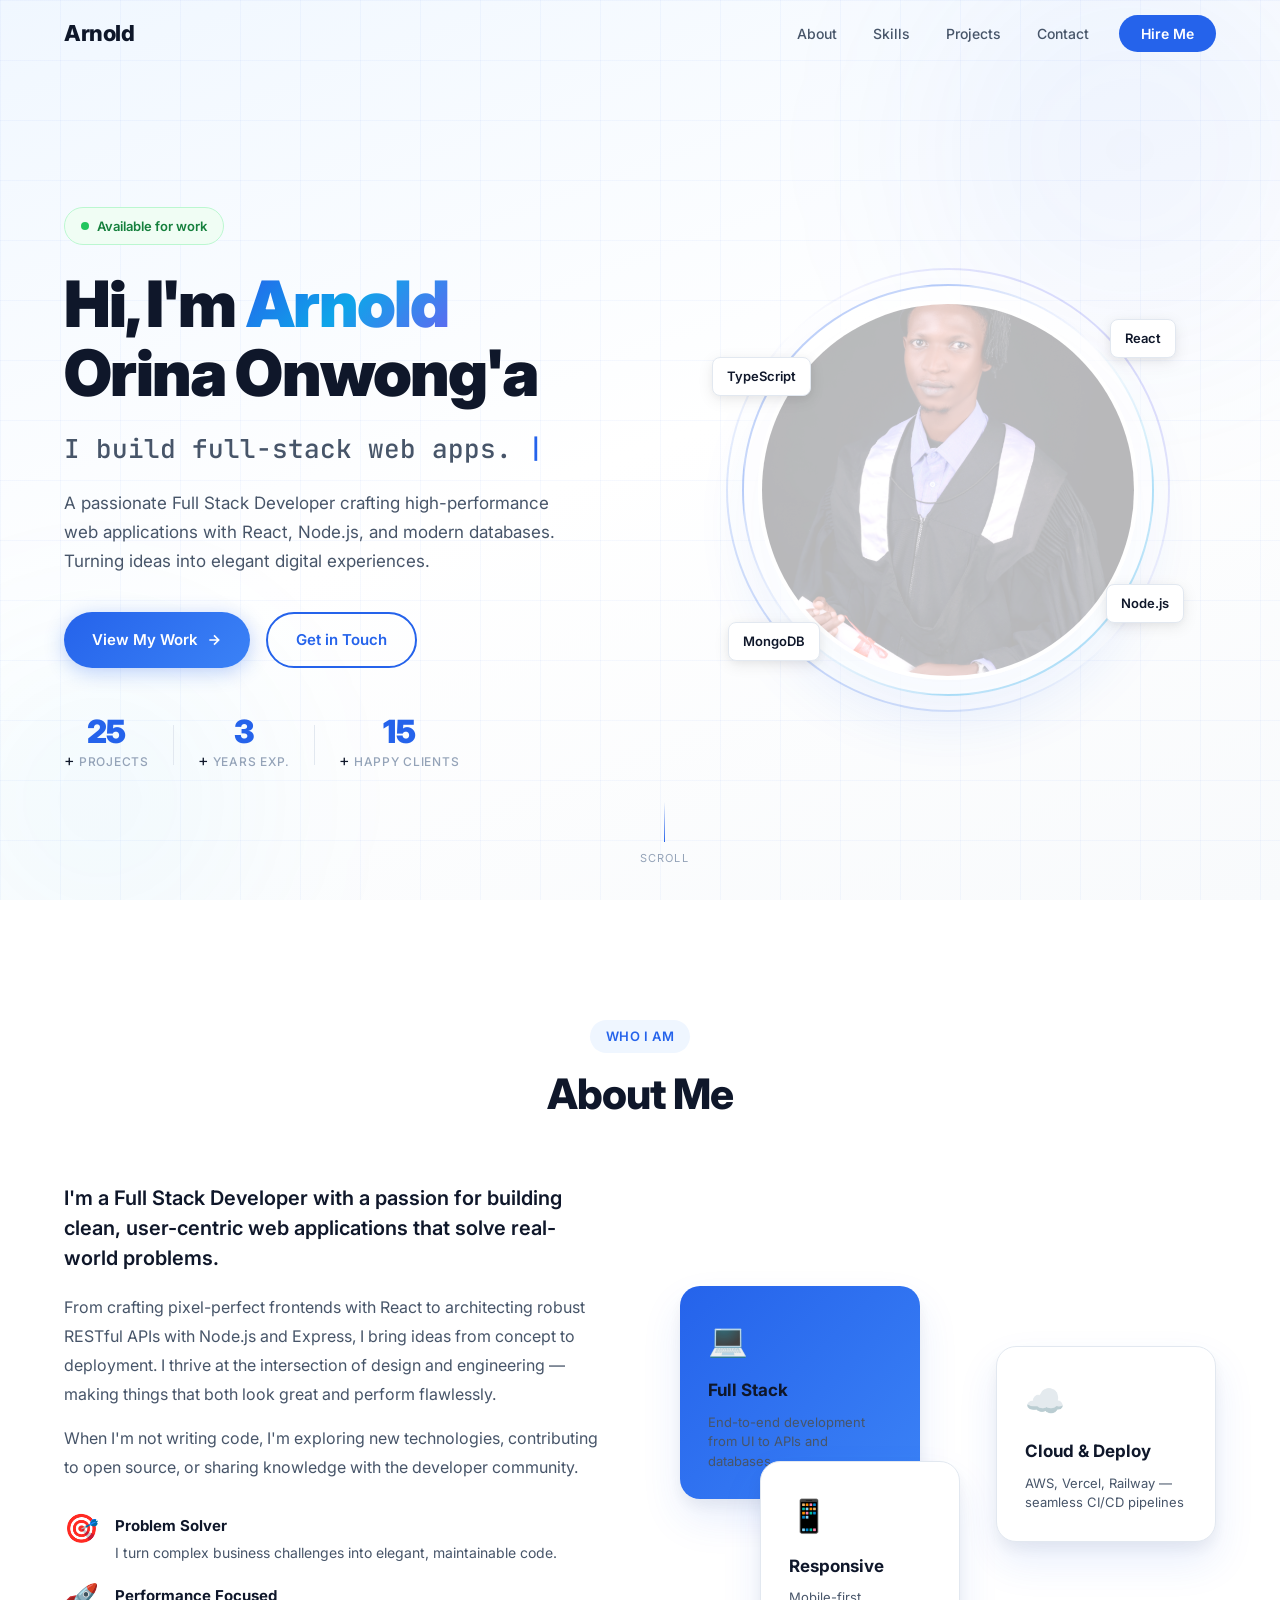
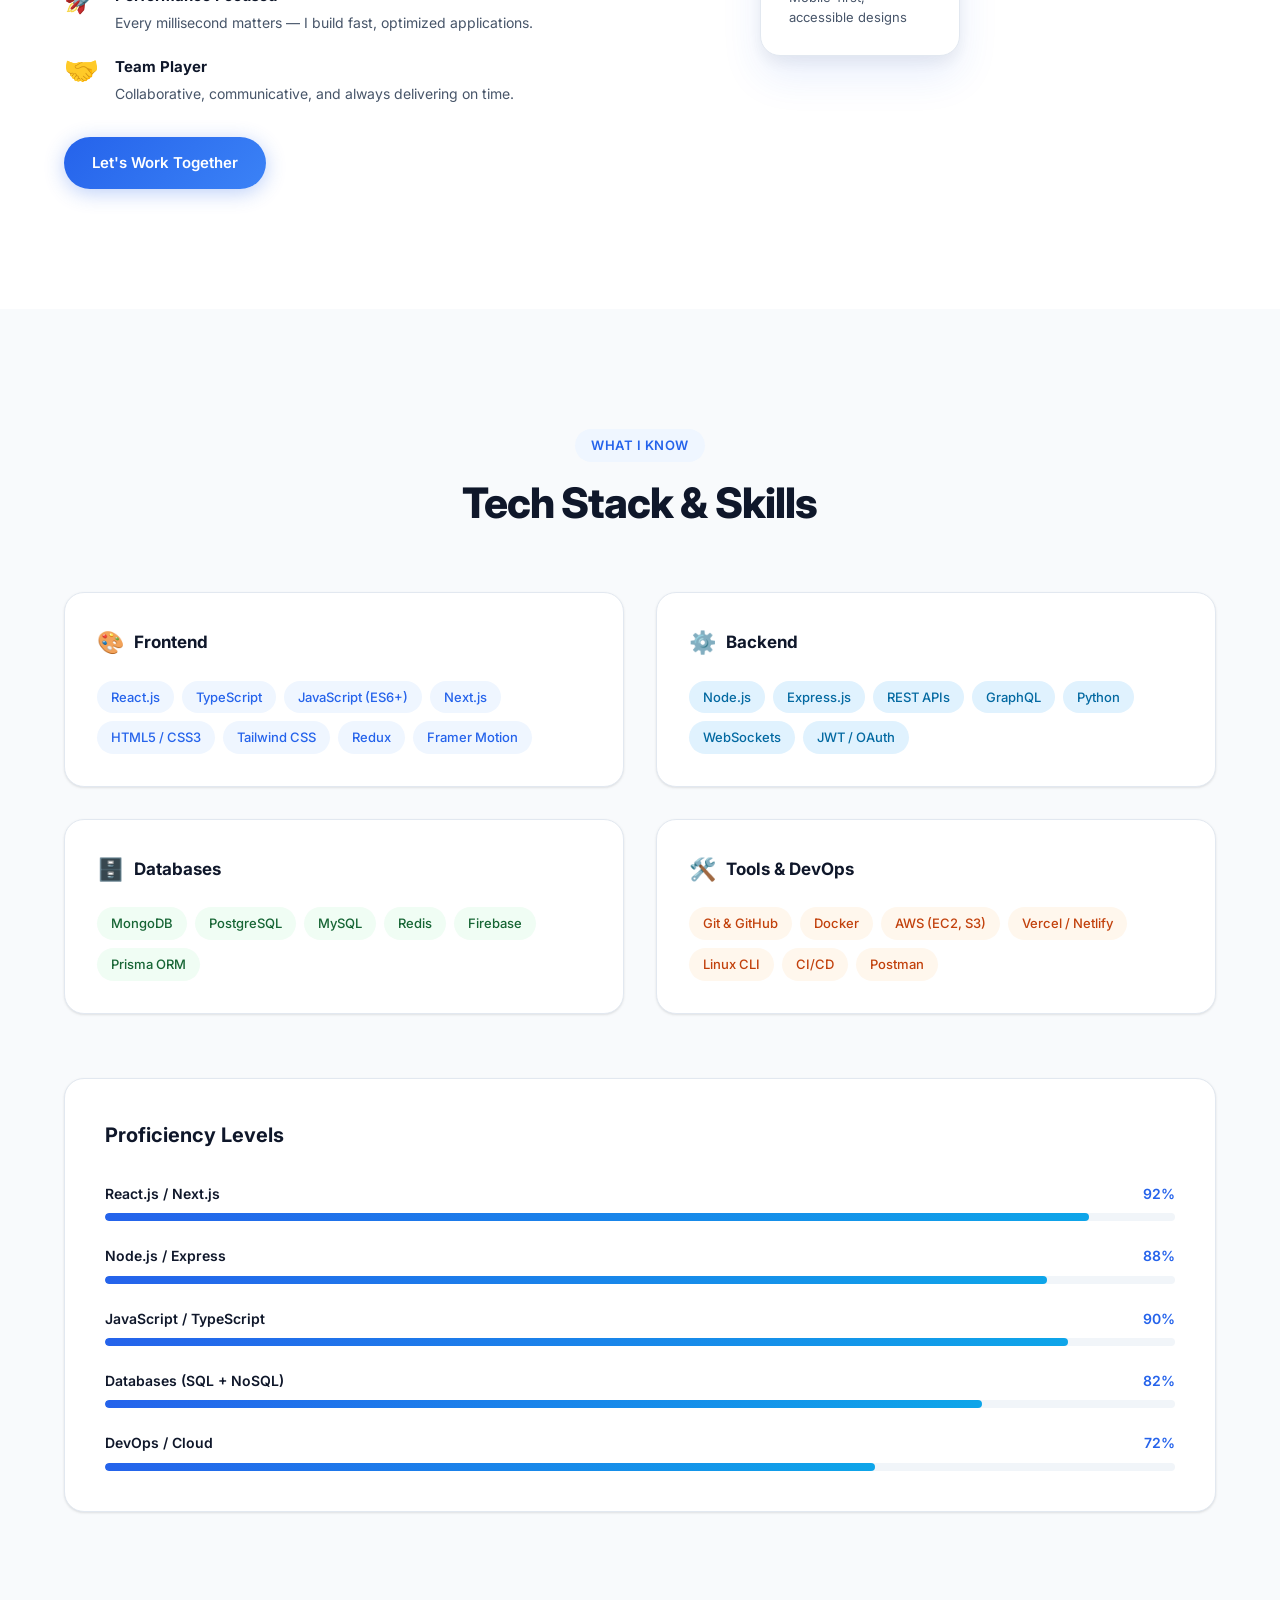
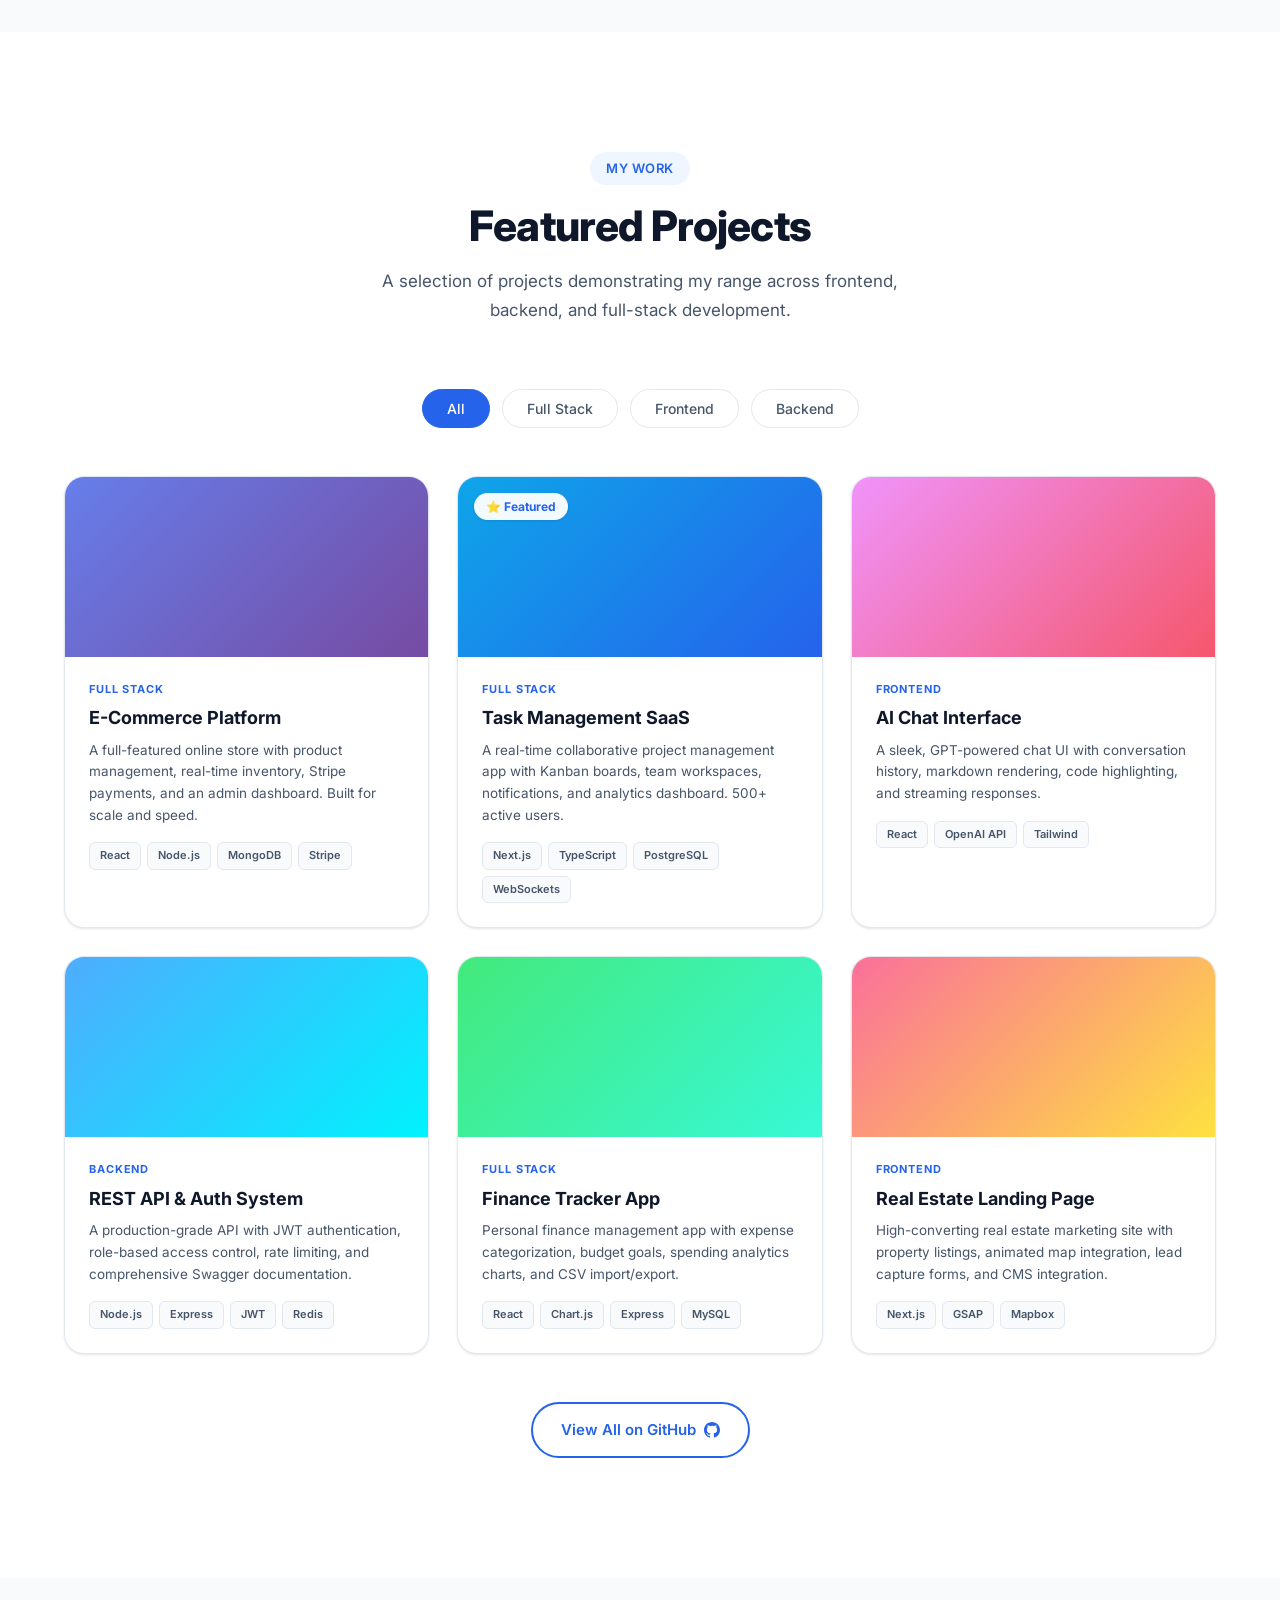
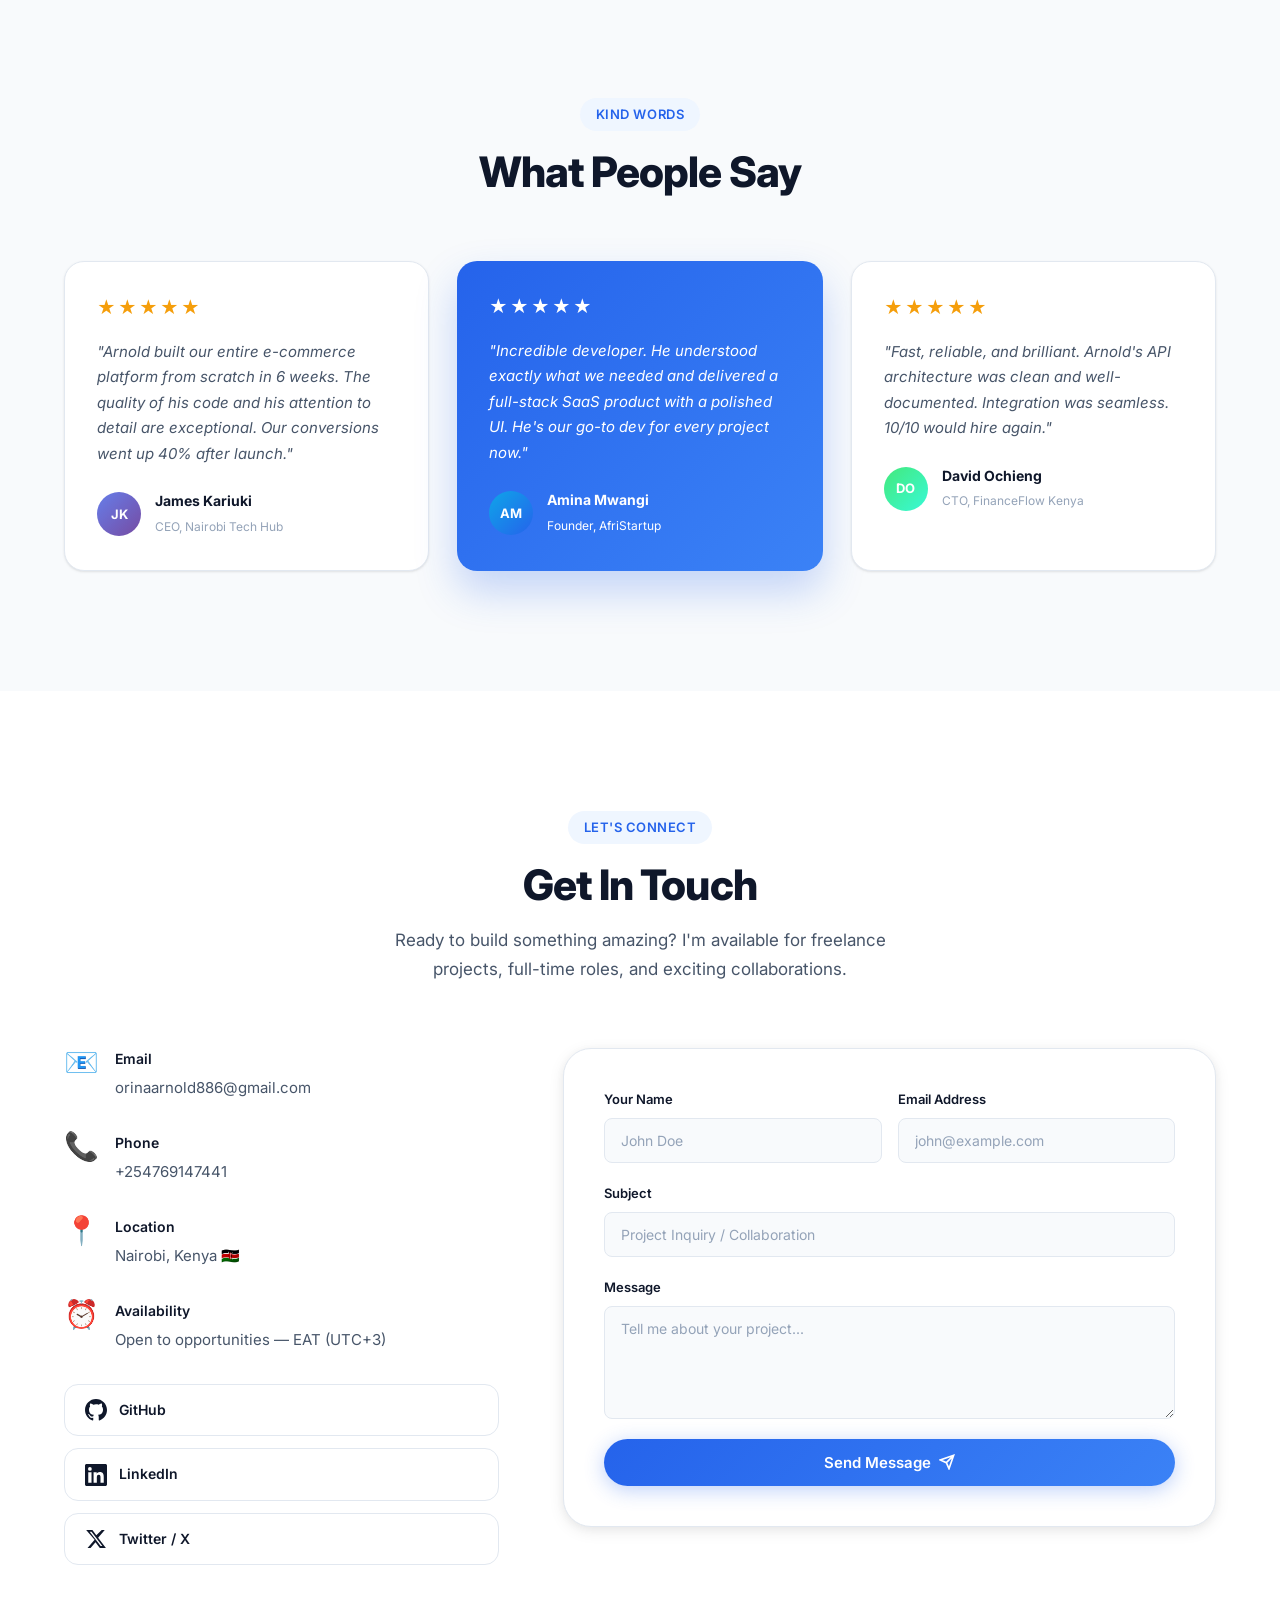
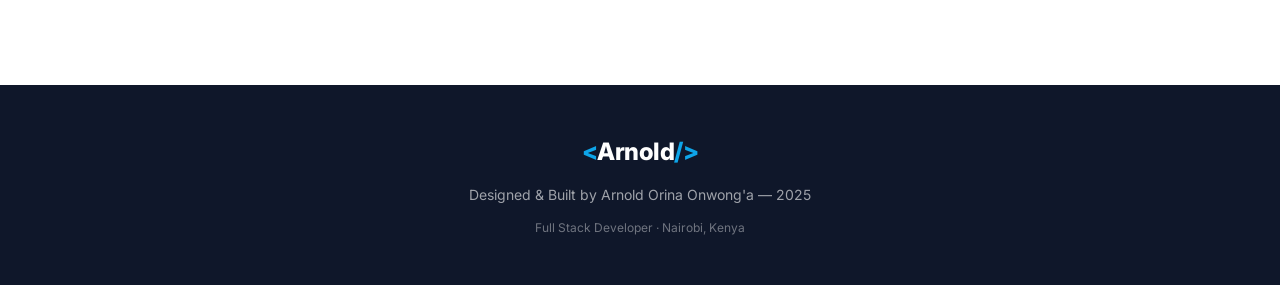
==== commit 3edce48c: "Update avatar to graduation photo and add phone number" ====
--- a/index.html
+++ b/index.html
@@ -498,6 +498,13 @@
             </div>
           </div>
           <div class="contact-item">
+            <div class="contact-icon">📞</div>
+            <div>
+              <strong>Phone</strong>
+              <a href="tel:+254769147441" id="contactPhoneLink">+254769147441</a>
+            </div>
+          </div>
+          <div class="contact-item">
             <div class="contact-icon">📍</div>
             <div>
               <strong>Location</strong>
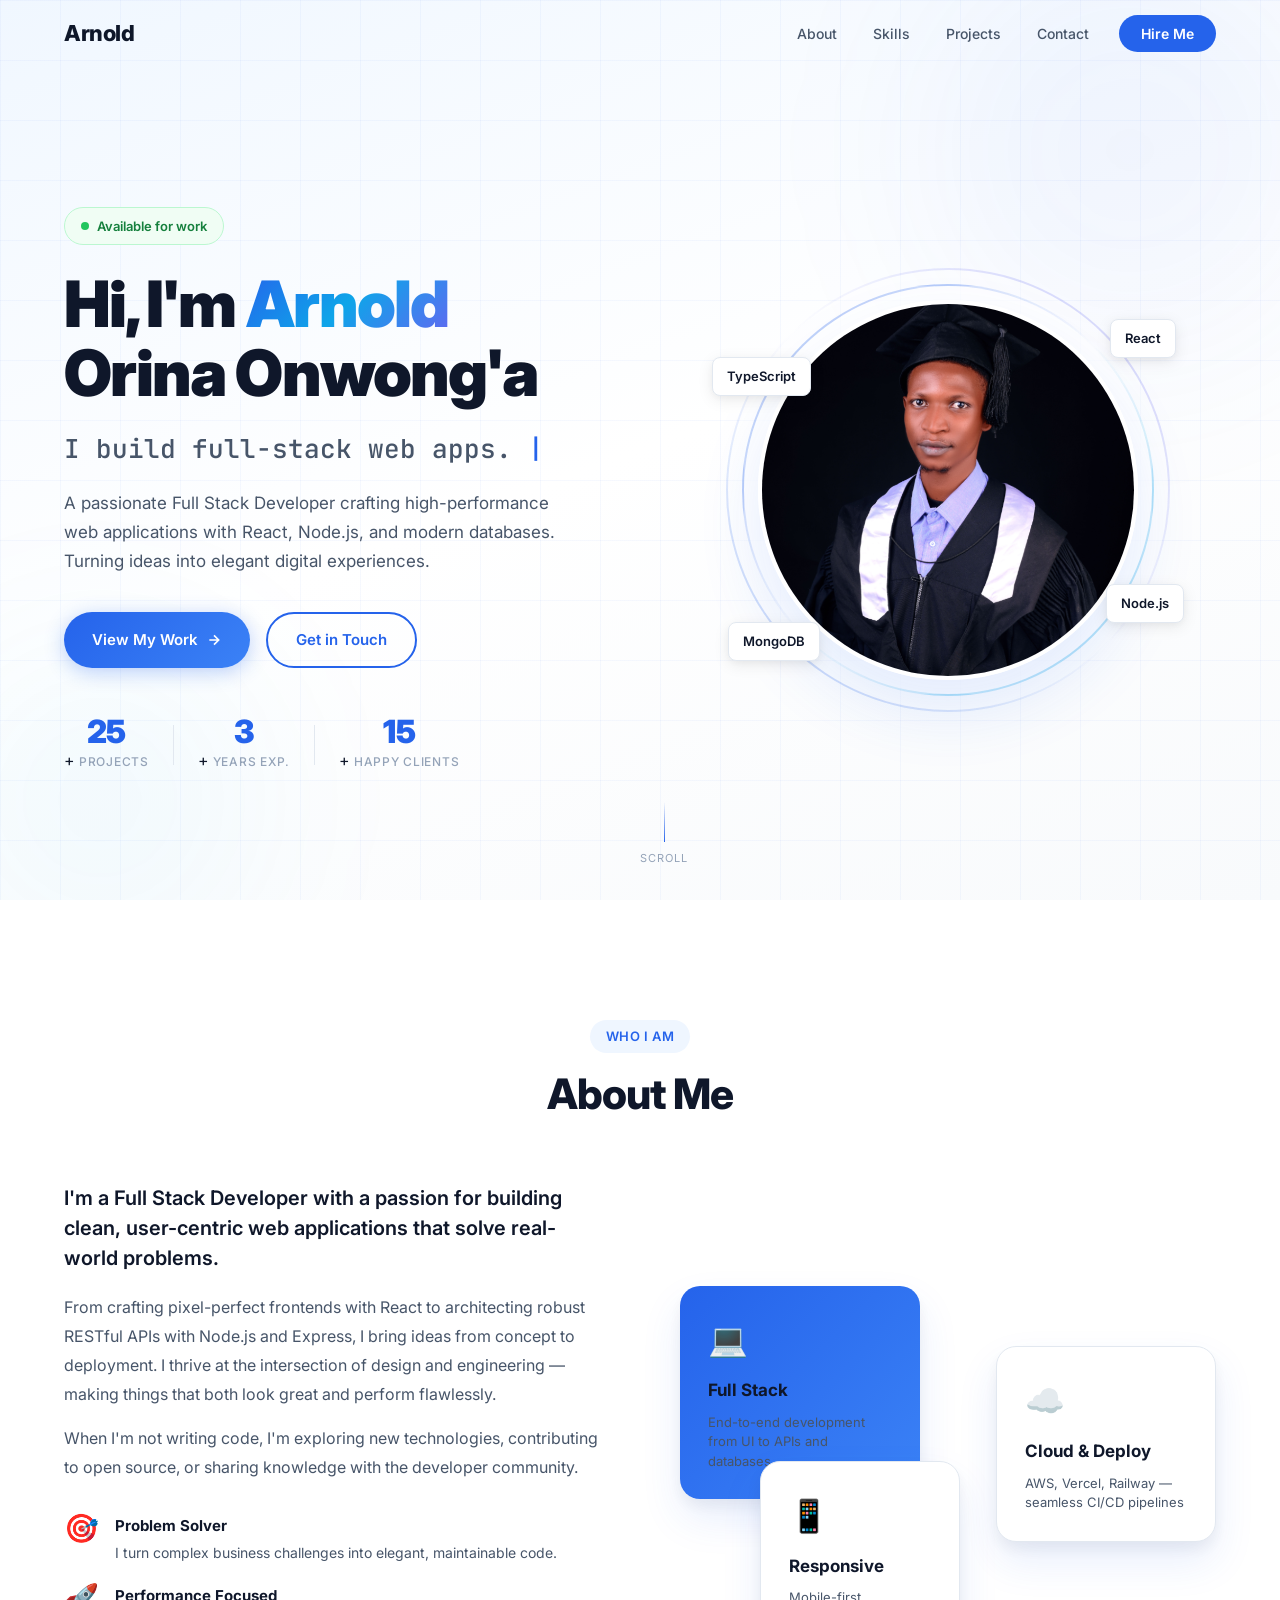
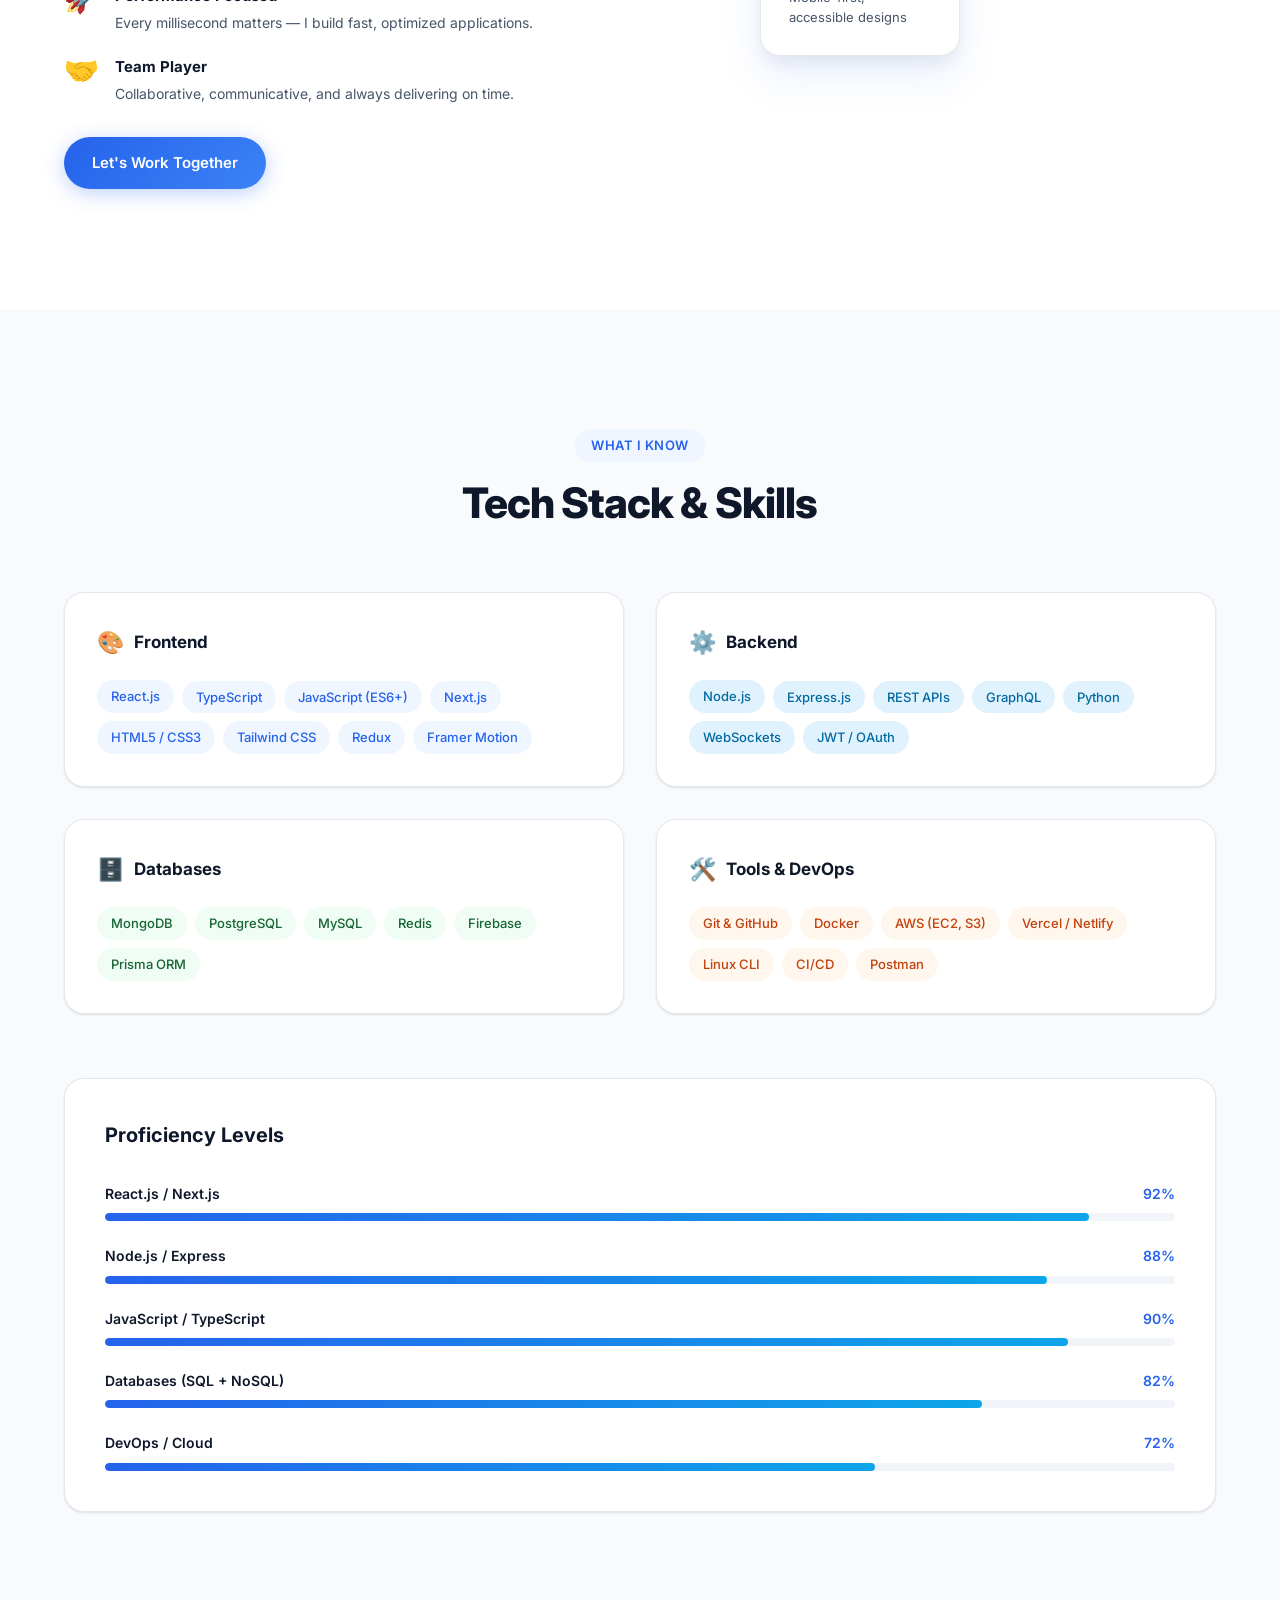
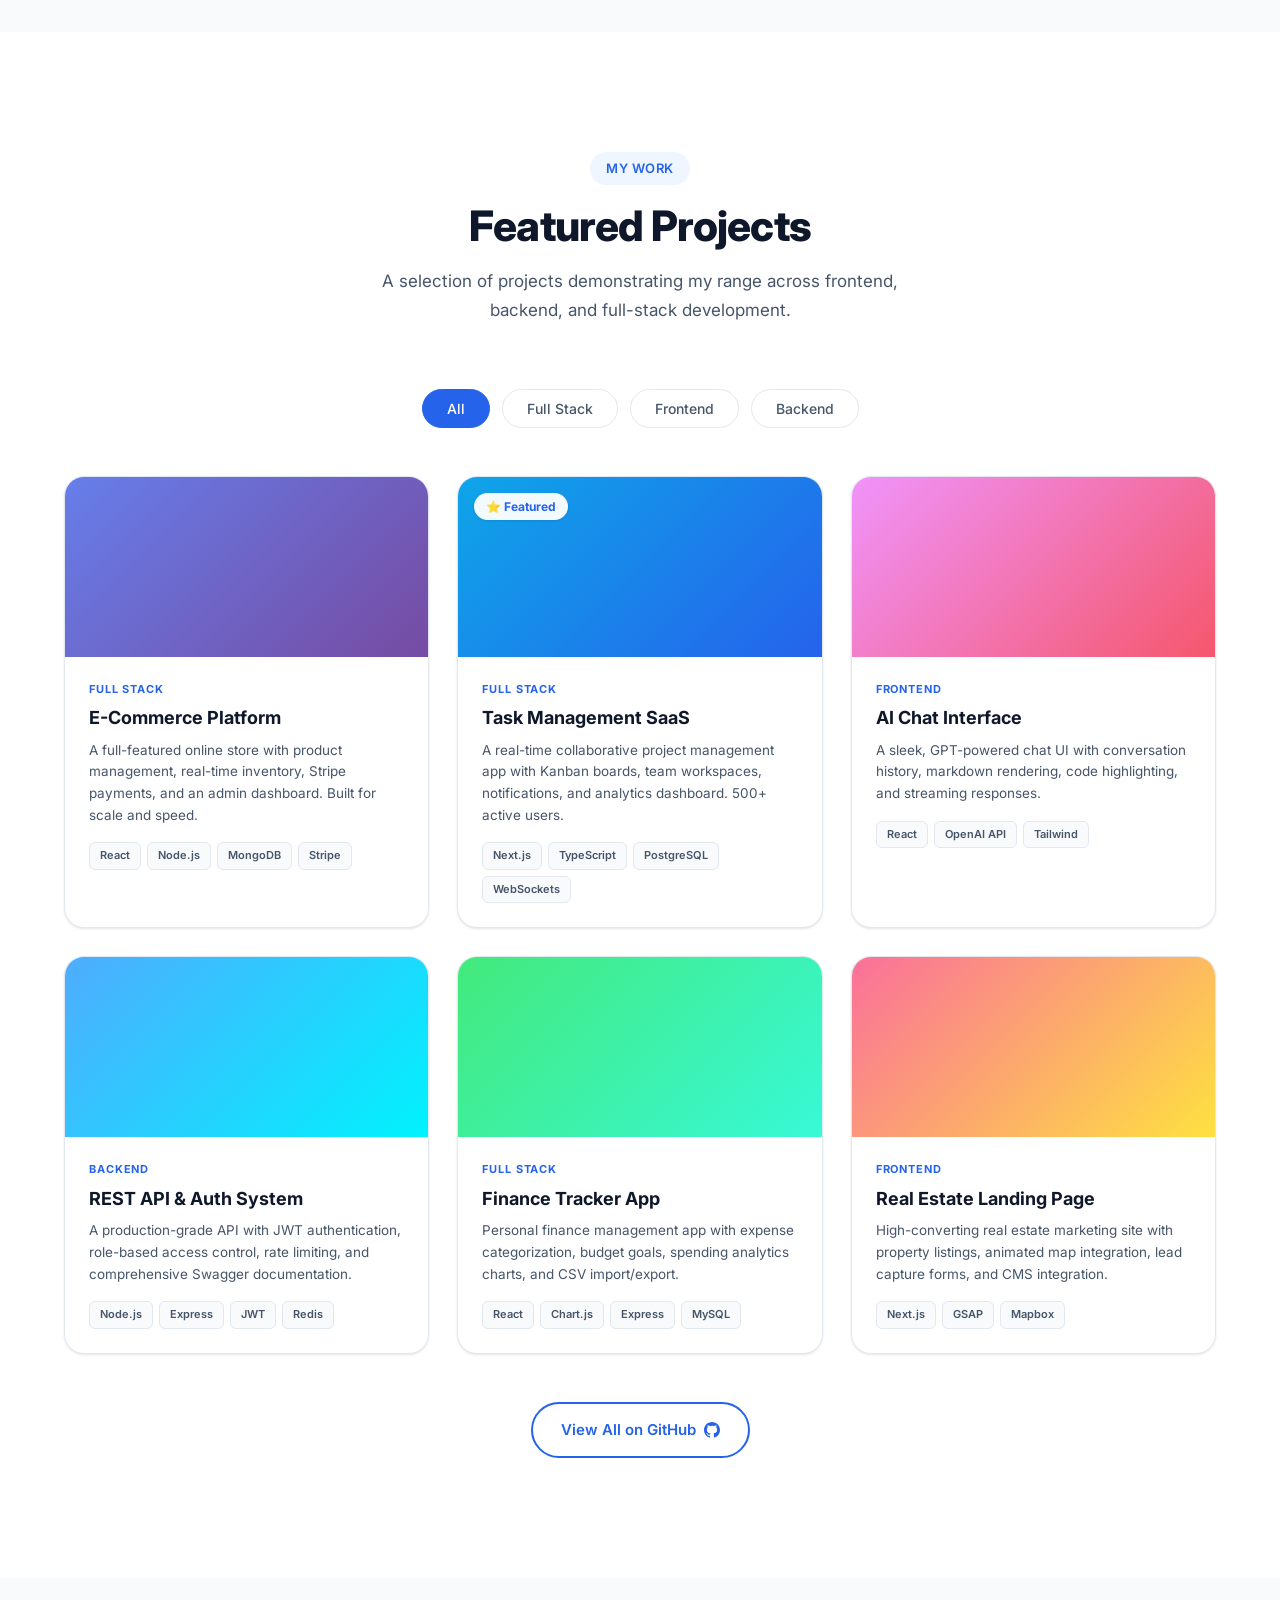
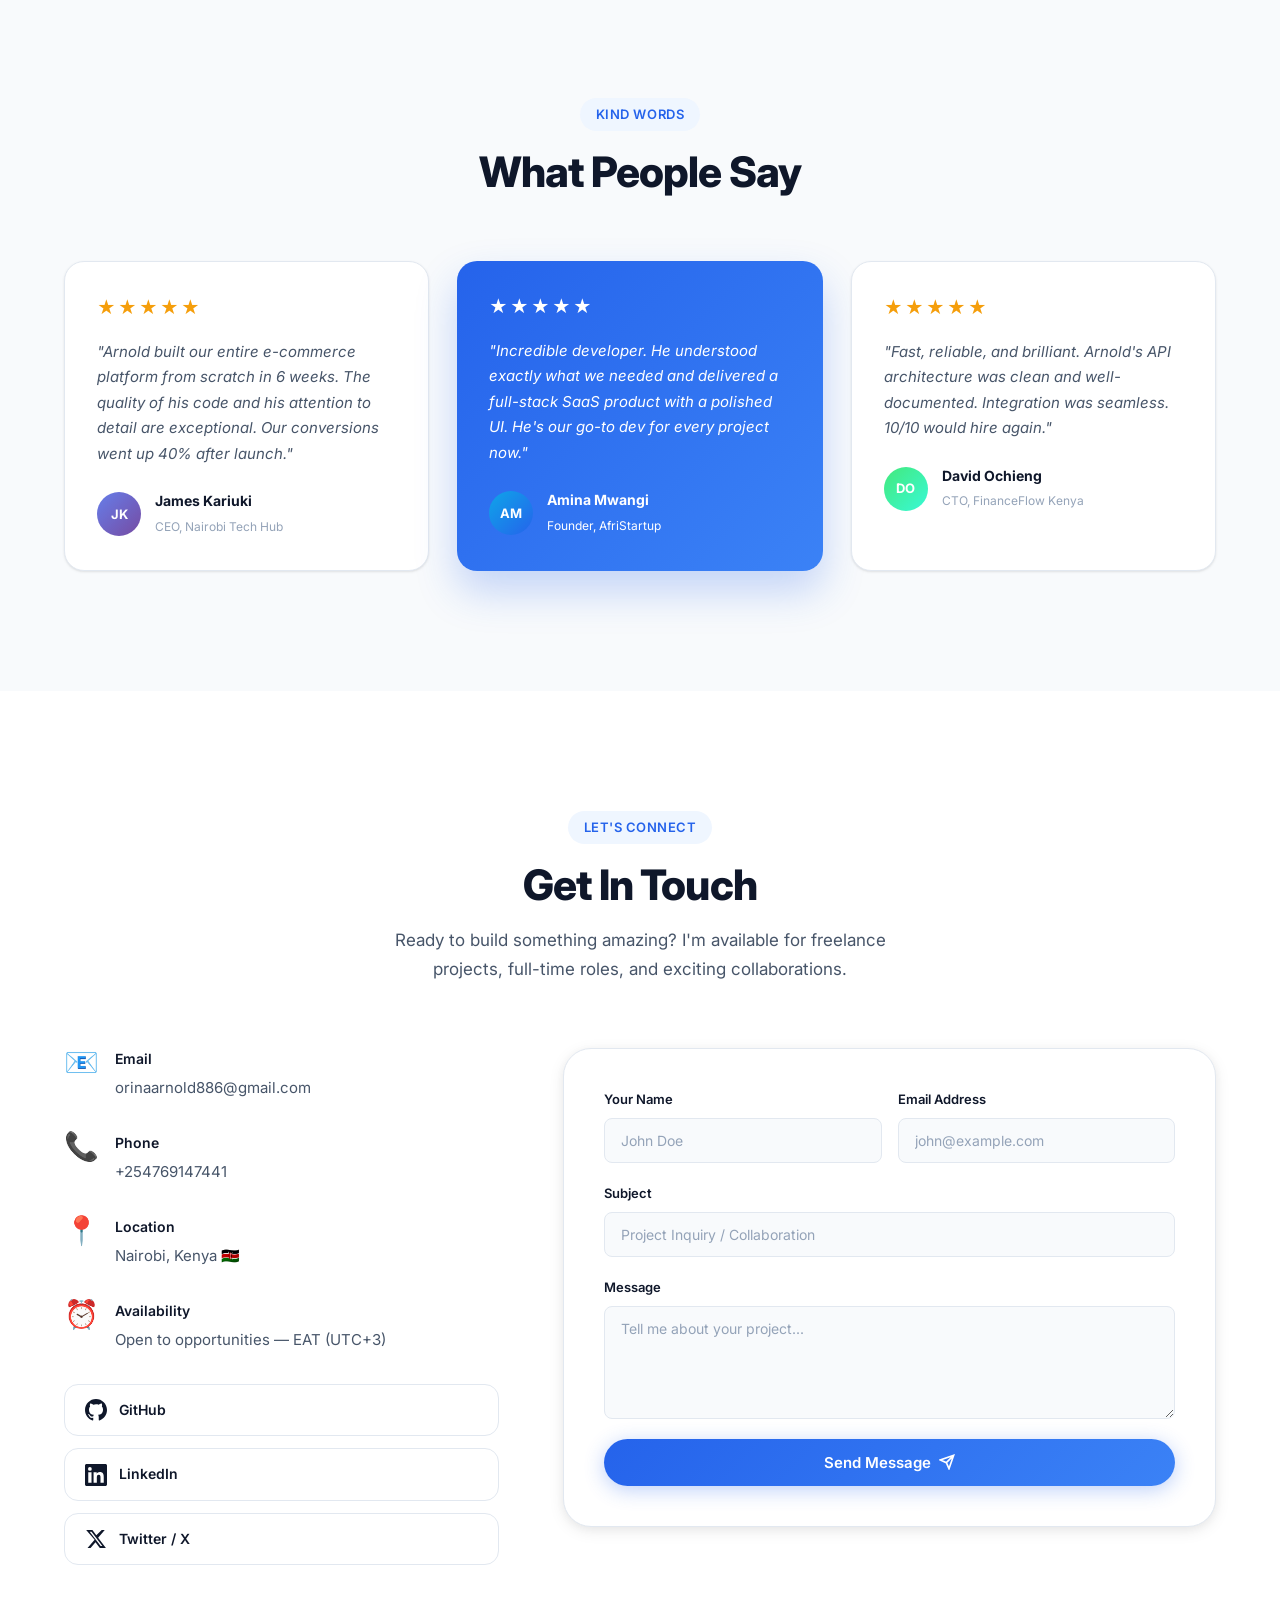
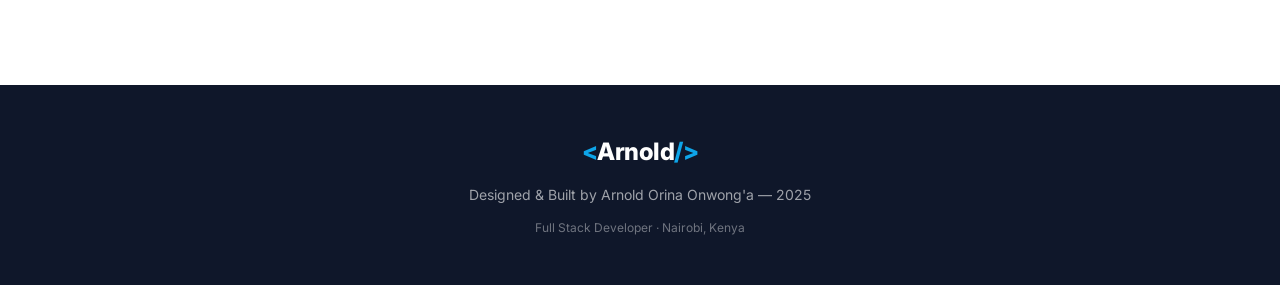
==== commit fb6d16aa: "Optimize avatar rendering clarity with hardware acceleration and add cache-busting parameter" ====
--- a/index.html
+++ b/index.html
@@ -88,7 +88,7 @@
         <div class="avatar-wrapper">
           <div class="avatar-ring ring-1"></div>
           <div class="avatar-ring ring-2"></div>
-          <img src="avatar.png" alt="Arnold Orina Onwong'a" class="avatar-img" id="avatarImg" />
+          <img src="avatar.png?v=2" alt="Arnold Orina Onwong'a" class="avatar-img" id="avatarImg" />
           <div class="tech-float tech-f1">React</div>
           <div class="tech-float tech-f2">Node.js</div>
           <div class="tech-float tech-f3">MongoDB</div>
--- a/style.css
+++ b/style.css
@@ -453,9 +453,16 @@
   width: 100%;
   height: 100%;
   object-fit: cover;
+  object-position: center 15%;
   border-radius: 50%;
   border: 4px solid white;
   box-shadow: var(--shadow-xl);
+  
+  /* Prevent browser blurring and enable hardware acceleration */
+  image-rendering: -webkit-optimize-contrast;
+  image-rendering: crisp-edges;
+  transform: translateZ(0);
+  backface-visibility: hidden;
 }
 
 .tech-float {
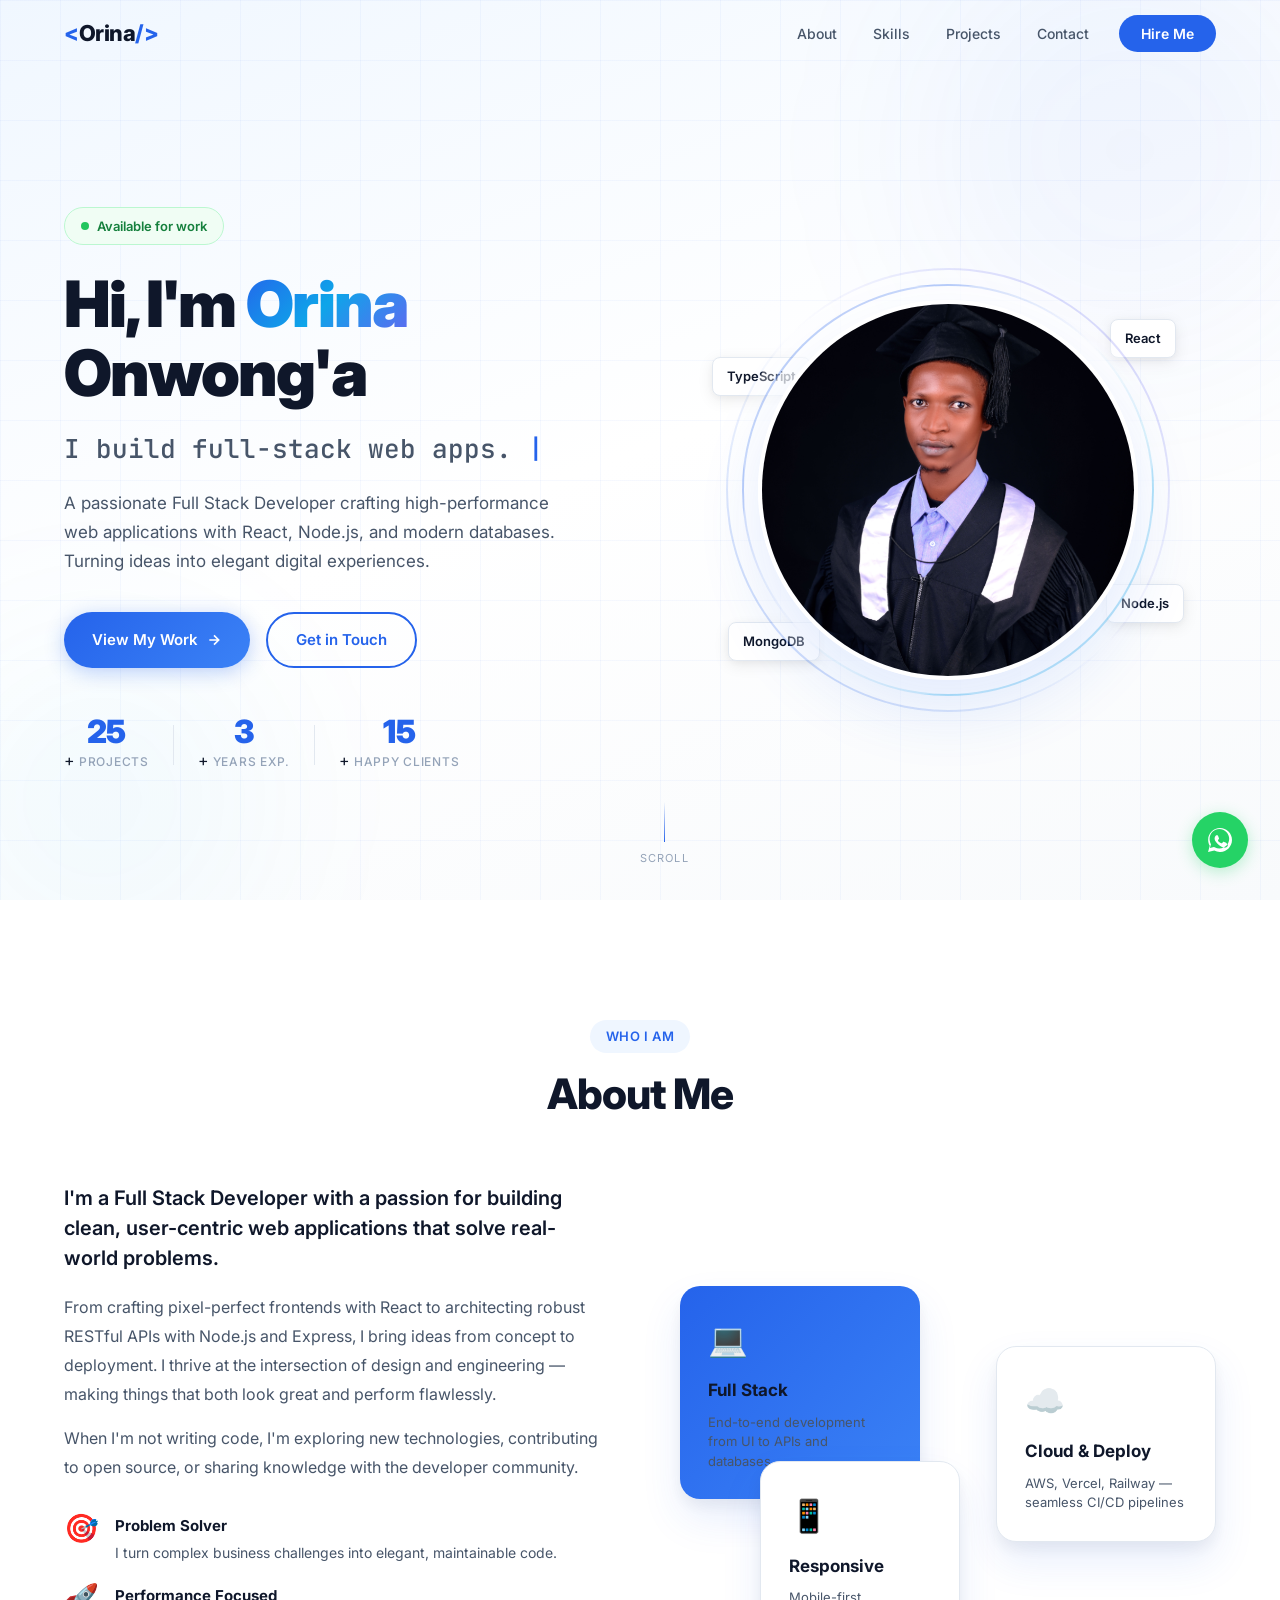
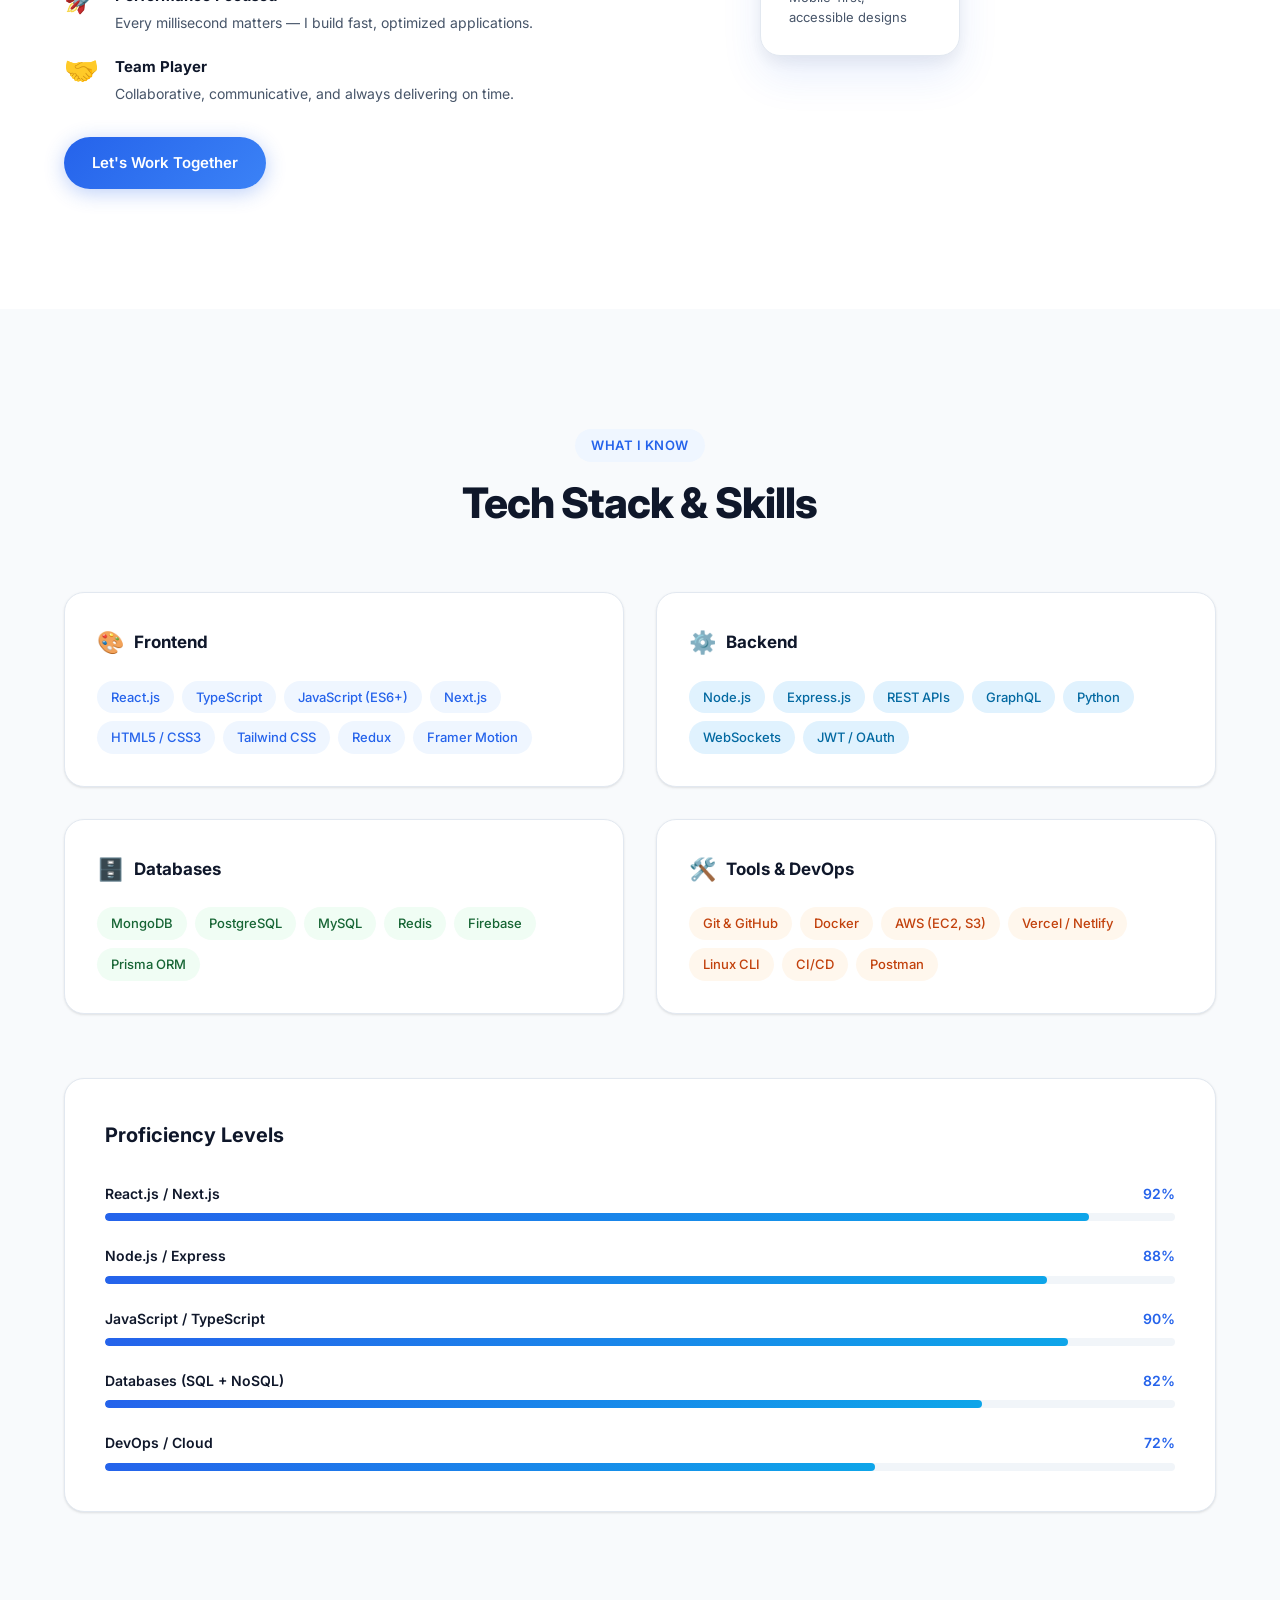
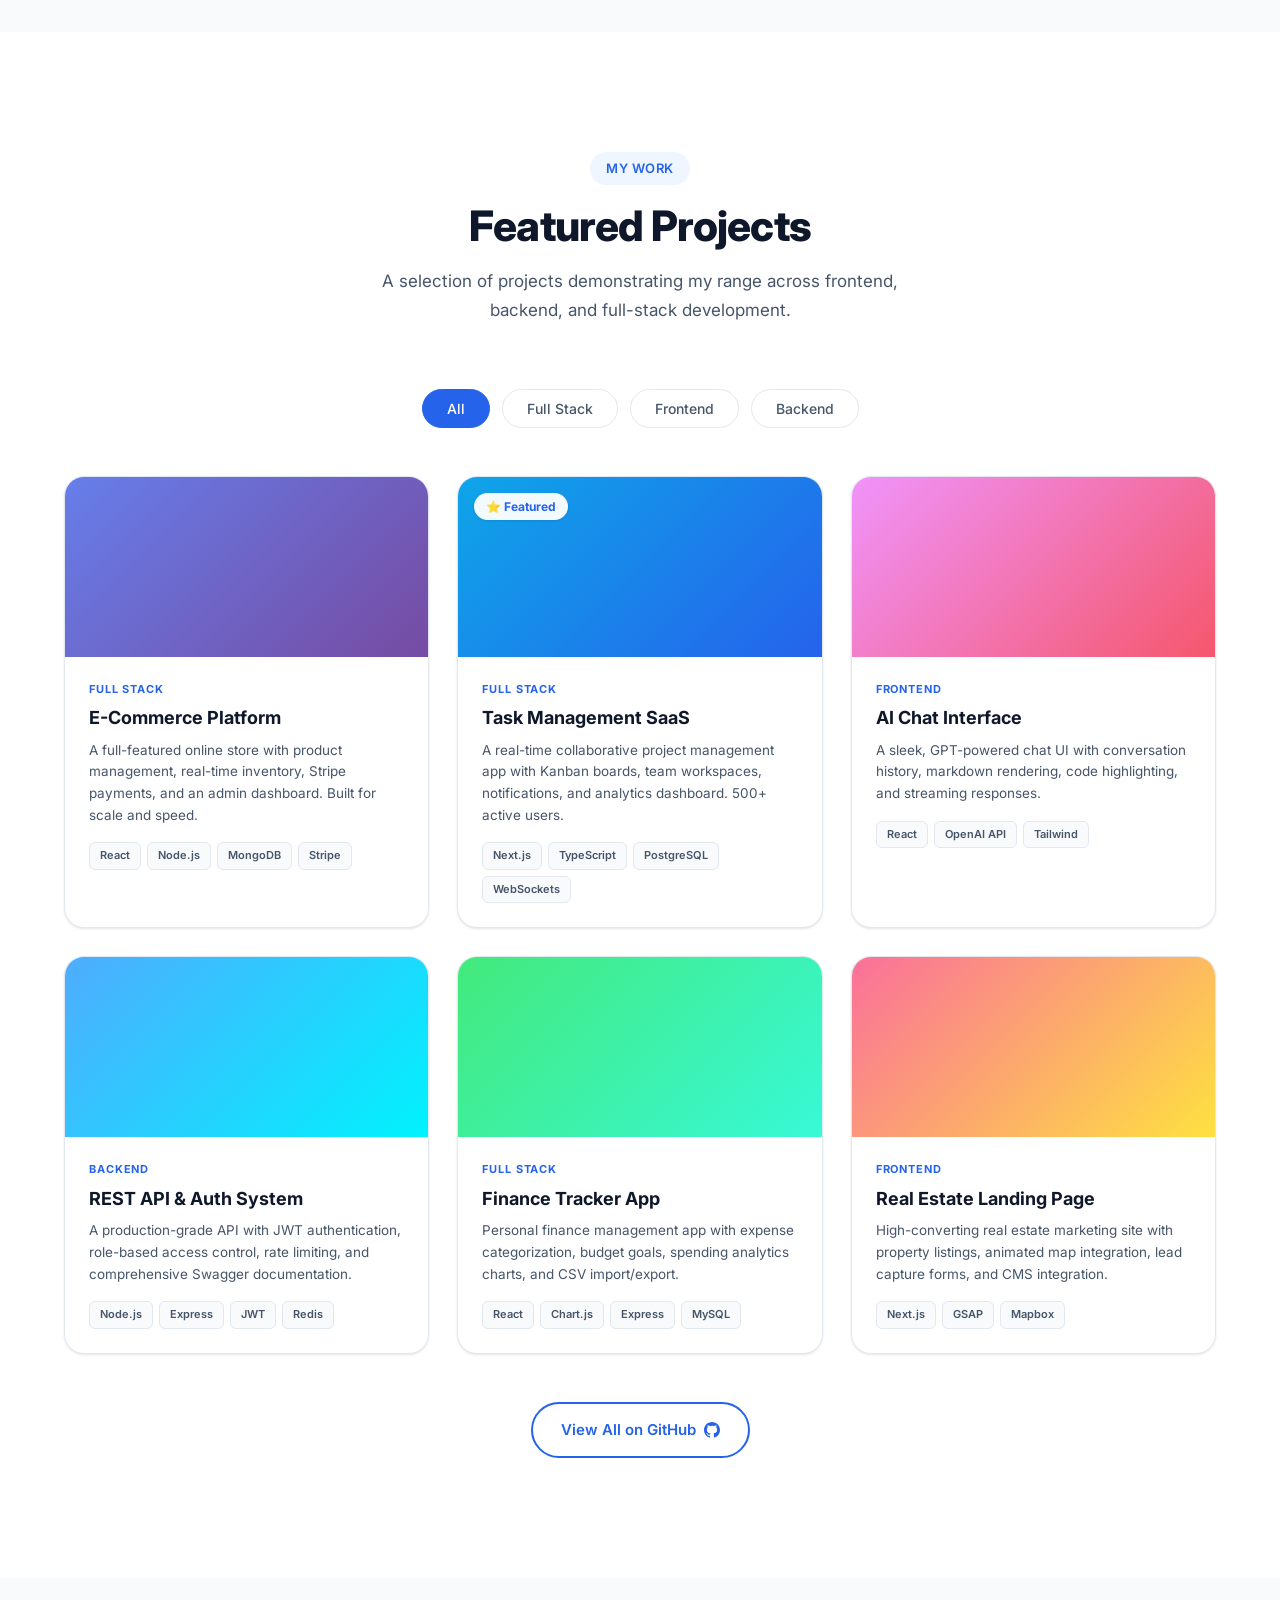
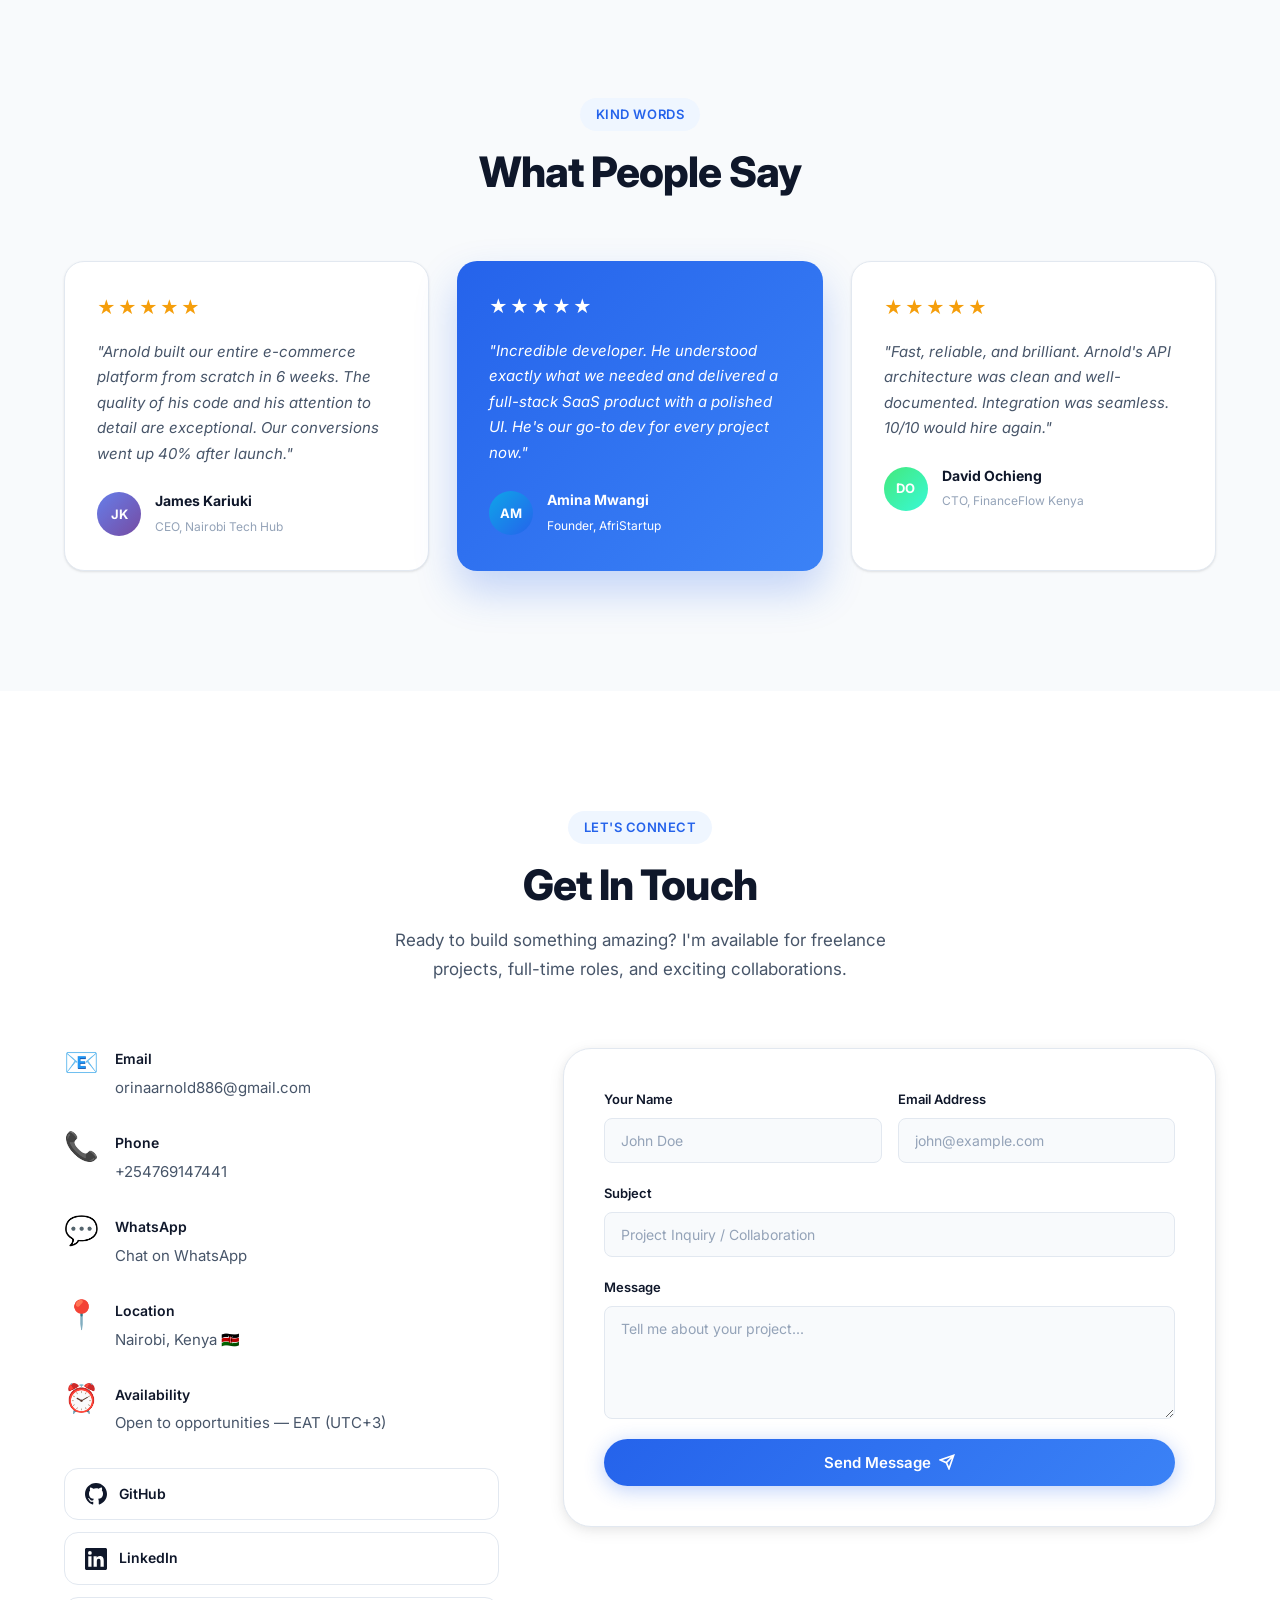
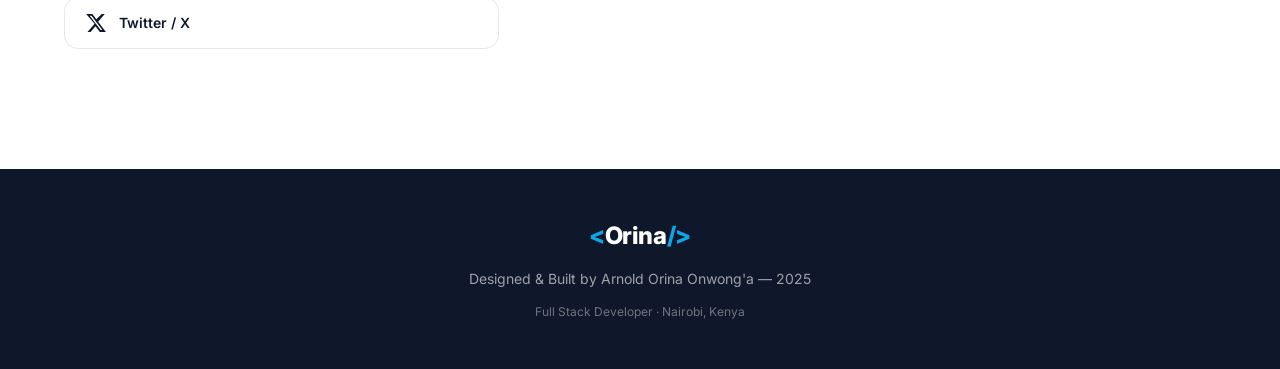
==== commit b8b805dd: "Remove Arnold from header & hero, update branding to Orina, add WhatsApp contact link and floating a" ====
--- a/index.html
+++ b/index.html
@@ -19,7 +19,7 @@
   <nav class="navbar" id="navbar">
     <div class="nav-container">
       <a href="#home" class="nav-logo">
-        Arnold
+        <span class="logo-bracket">&lt;</span>Orina<span class="logo-bracket">/&gt;</span>
       </a>
       <ul class="nav-links" id="navLinks">
         <li><a href="#about" class="nav-link">About</a></li>
@@ -48,8 +48,8 @@
           Available for work
         </div>
         <h1 class="hero-title">
-          Hi, I'm <span class="gradient-text">Arnold</span><br />
-          Orina Onwong'a
+          Hi, I'm <span class="gradient-text">Orina</span><br />
+          Onwong'a
         </h1>
         <p class="hero-subtitle">
           <span class="typed-prefix">I build </span>
@@ -505,6 +505,13 @@
             </div>
           </div>
           <div class="contact-item">
+            <div class="contact-icon">💬</div>
+            <div>
+              <strong>WhatsApp</strong>
+              <a href="https://wa.me/254769147441" target="_blank" rel="noopener" id="contactWhatsappLink">Chat on WhatsApp</a>
+            </div>
+          </div>
+          <div class="contact-item">
             <div class="contact-icon">📍</div>
             <div>
               <strong>Location</strong>
@@ -569,7 +576,7 @@
     <div class="container">
       <div class="footer-content">
         <a href="#home" class="nav-logo">
-          <span class="logo-bracket">&lt;</span>Arnold<span class="logo-bracket">/&gt;</span>
+          <span class="logo-bracket">&lt;</span>Orina<span class="logo-bracket">/&gt;</span>
         </a>
         <p class="footer-text">Designed & Built by Arnold Orina Onwong'a — 2025</p>
         <p class="footer-sub">Full Stack Developer · Nairobi, Kenya</p>
@@ -577,6 +584,11 @@
     </div>
   </footer>
 
+  <!-- Floating WhatsApp Button -->
+  <a href="https://wa.me/254769147441" class="whatsapp-float" target="_blank" rel="noopener" aria-label="Chat on WhatsApp">
+    <svg width="24" height="24" viewBox="0 0 24 24" fill="currentColor"><path d="M.057 24l1.687-6.163c-1.041-1.804-1.588-3.849-1.587-5.946C.06 5.348 5.397.01 12.008.01c3.202.001 6.212 1.246 8.477 3.514 2.266 2.268 3.507 5.28 3.505 8.484-.004 6.657-5.34 11.997-11.953 11.997-2.005-.001-3.973-.502-5.724-1.455L0 24zm6.59-4.846c1.6.95 3.188 1.449 4.725 1.451 5.402.002 9.803-4.386 9.805-9.774.001-2.611-1.013-5.066-2.855-6.91C16.48 2.077 14.037.96 11.4.96c-5.41 0-9.81 4.388-9.813 9.777-.001 1.905.49 3.766 1.428 5.396l-1.082 3.95 4.053-1.063zM18.01 14.8c-.33-.164-1.95-.964-2.25-1.074-.3-.109-.52-.164-.74.164-.22.328-.85 1.074-1.04 1.293-.19.219-.38.246-.71.082-1.39-.7-2.42-1.22-3.23-2.63-.22-.38-.07-.58.11-.76.16-.16.33-.38.5-.57.16-.19.22-.33.33-.55.11-.22.05-.41-.02-.57-.08-.164-.74-1.78-.99-2.38-.25-.6-.53-.52-.72-.53h-.62c-.22 0-.58.08-.88.41-.3.328-1.15 1.12-1.15 2.732 0 1.613 1.17 3.172 1.33 3.39.16.22 2.3 3.51 5.58 4.93.78.34 1.39.54 1.86.69.78.25 1.49.21 2.05.13.62-.09 1.95-.8 2.22-1.57.28-.77.28-1.43.19-1.57-.08-.13-.3-.21-.63-.38z"/></svg>
+  </a>
+
   <script src="main.js"></script>
 </body>
 </html>
--- a/style.css
+++ b/style.css
@@ -420,6 +420,7 @@
 
 .avatar-ring {
   position: absolute;
+  z-index: 1;
   border-radius: 50%;
   border: 2px solid transparent;
   animation: spin linear infinite;
@@ -450,6 +451,8 @@
 }
 
 .avatar-img {
+  position: relative;
+  z-index: 10;
   width: 100%;
   height: 100%;
   object-fit: cover;
@@ -1275,3 +1278,37 @@
   .hero-stats { gap: 16px; }
   .stat-num { font-size: 24px; }
 }
+
+/* Floating WhatsApp Button Styling */
+.whatsapp-float {
+  position: fixed;
+  bottom: 32px;
+  right: 32px;
+  width: 56px;
+  height: 56px;
+  background-color: #25d366;
+  color: white;
+  border-radius: 50%;
+  display: flex;
+  align-items: center;
+  justify-content: center;
+  box-shadow: 0 4px 16px rgba(37,211,102,0.3);
+  z-index: 999;
+  transition: var(--transition);
+}
+
+.whatsapp-float:hover {
+  transform: scale(1.1) translateY(-2px);
+  background-color: #20ba5a;
+  color: white;
+  box-shadow: 0 8px 24px rgba(37,211,102,0.4);
+}
+
+@media (max-width: 768px) {
+  .whatsapp-float {
+    bottom: 24px;
+    right: 24px;
+    width: 48px;
+    height: 48px;
+  }
+}
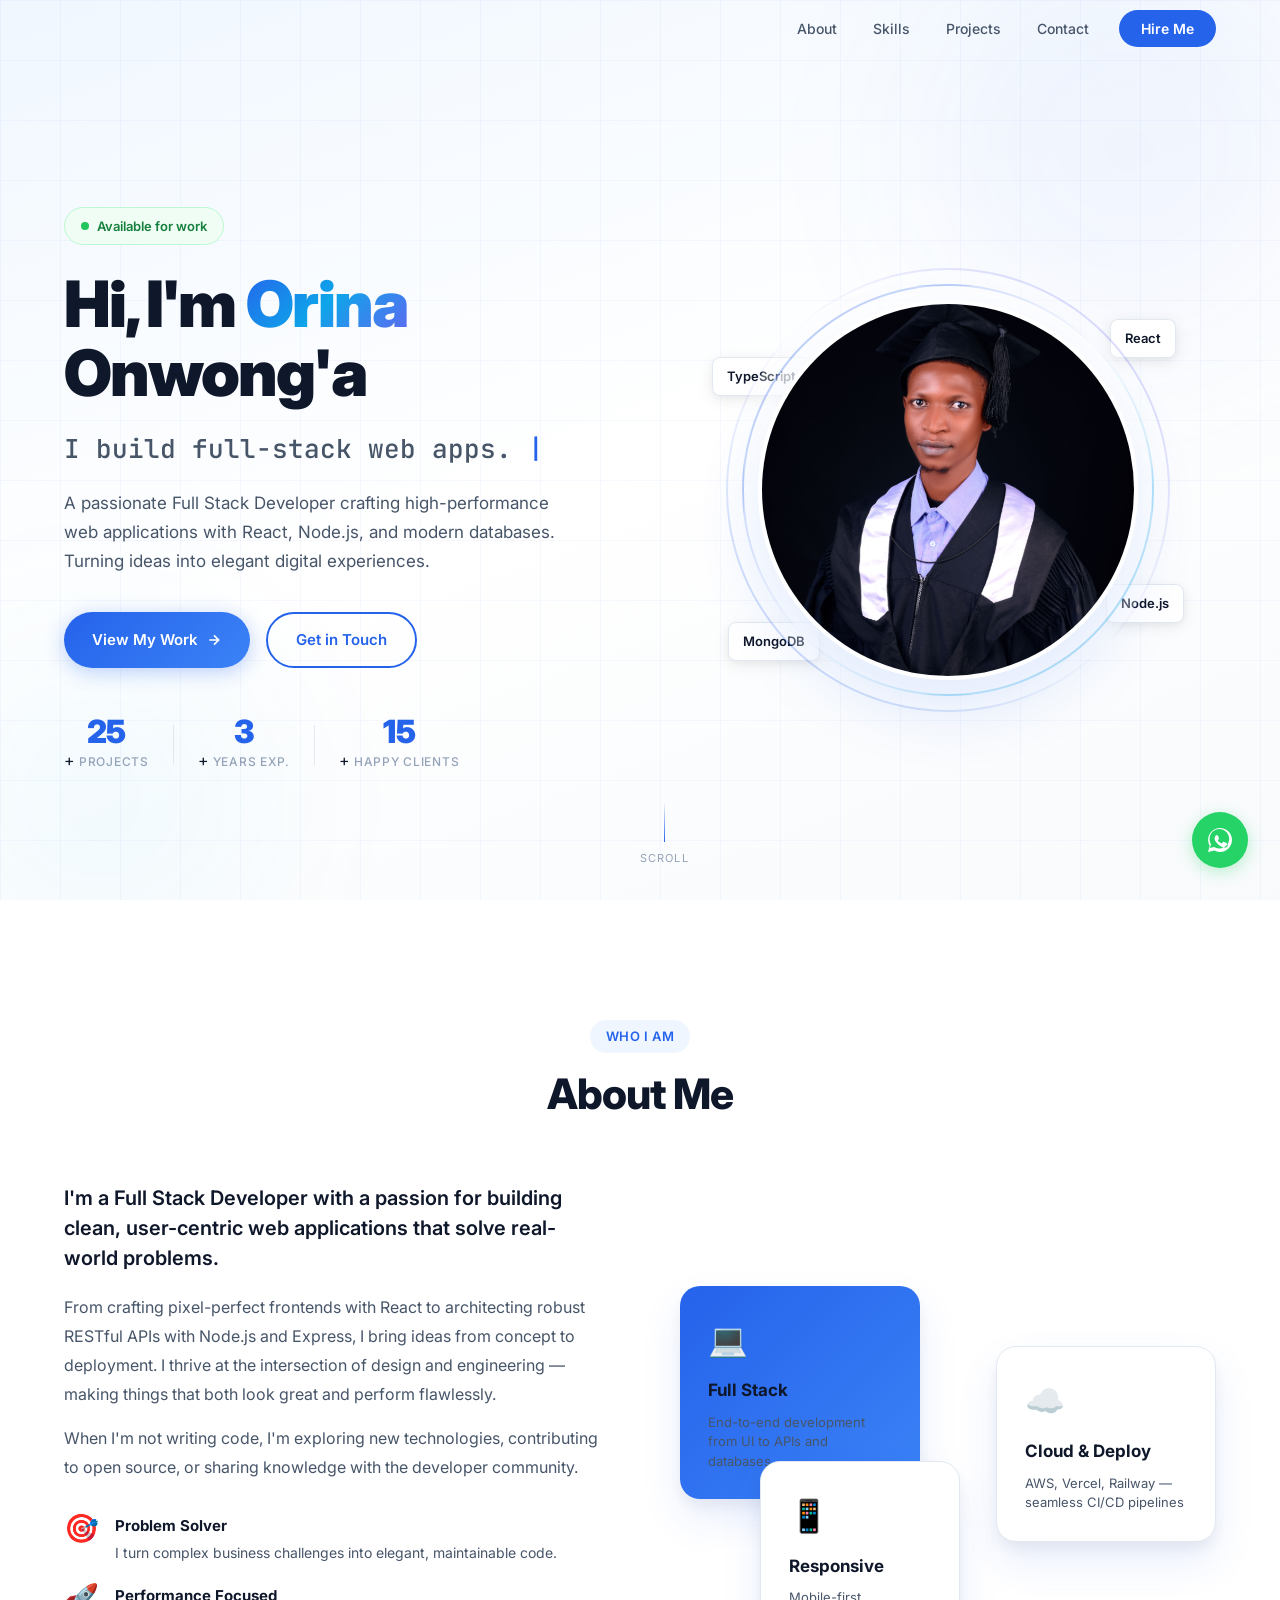
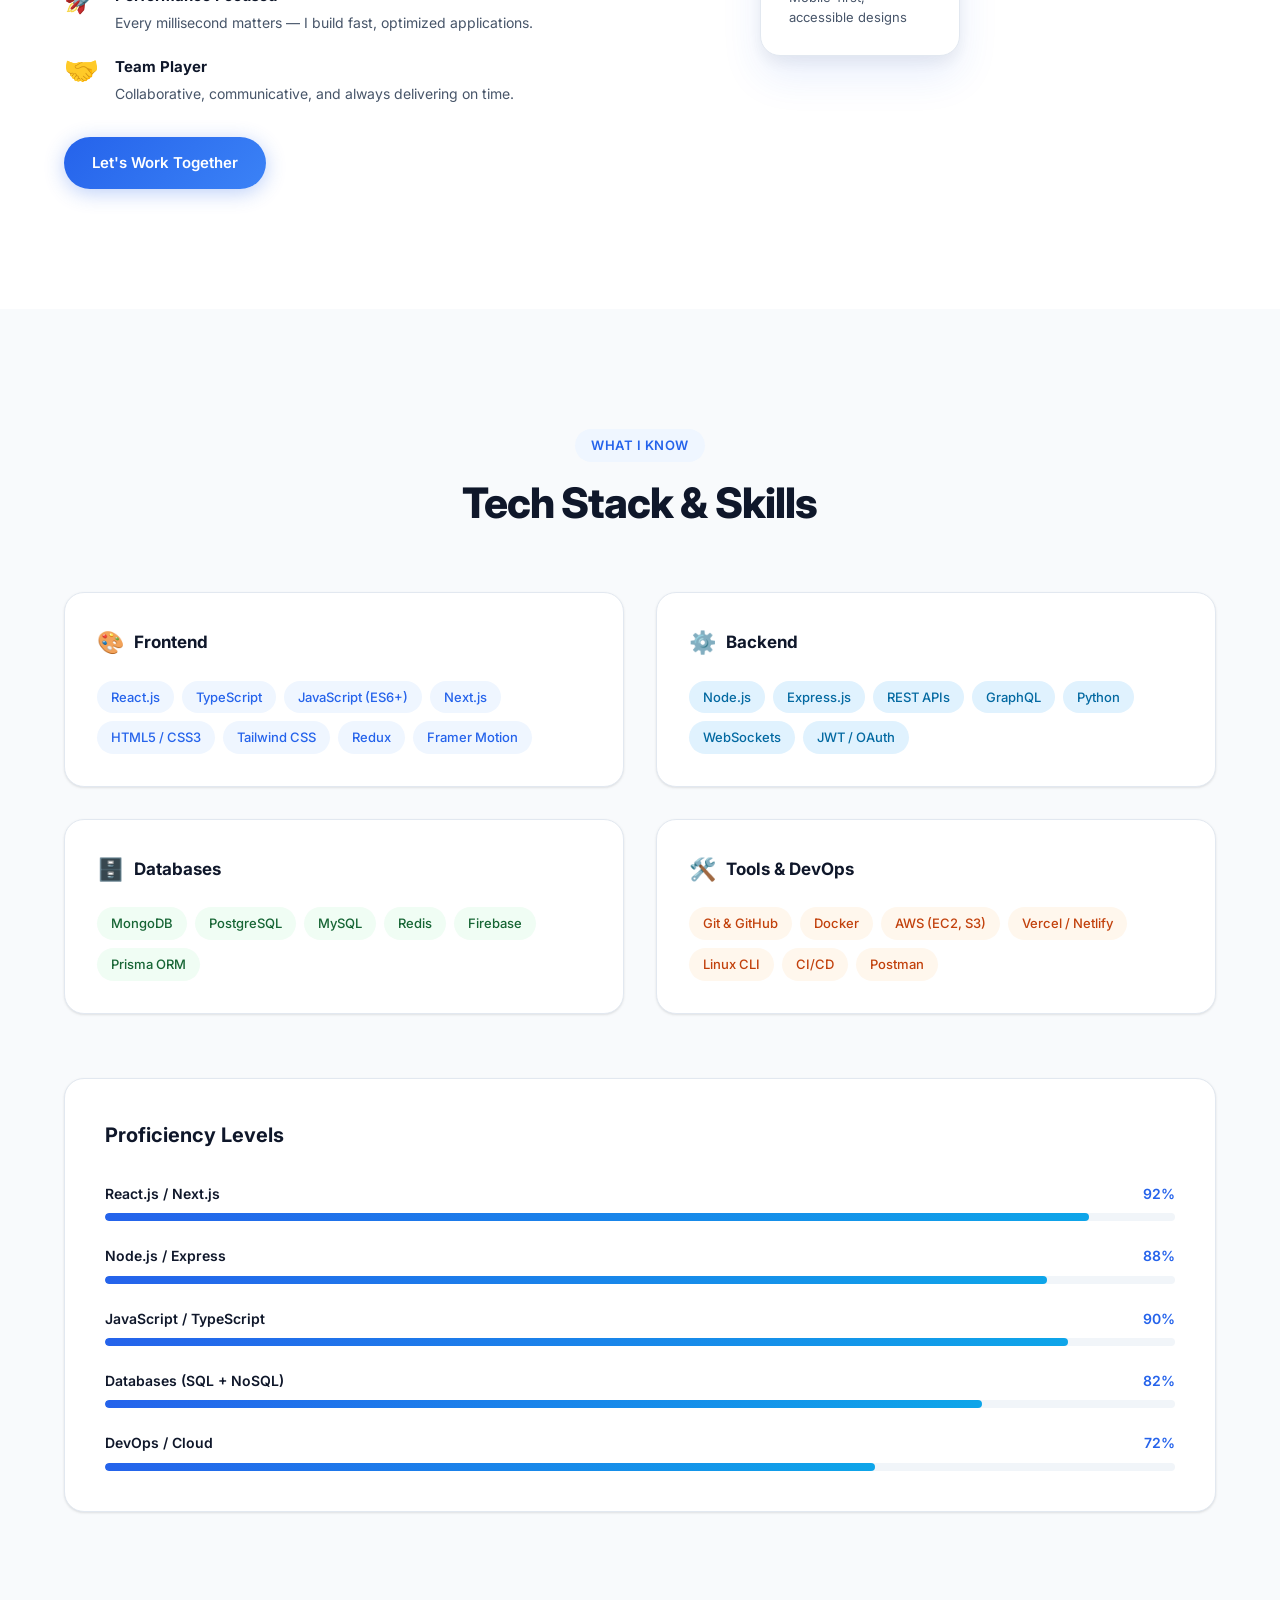
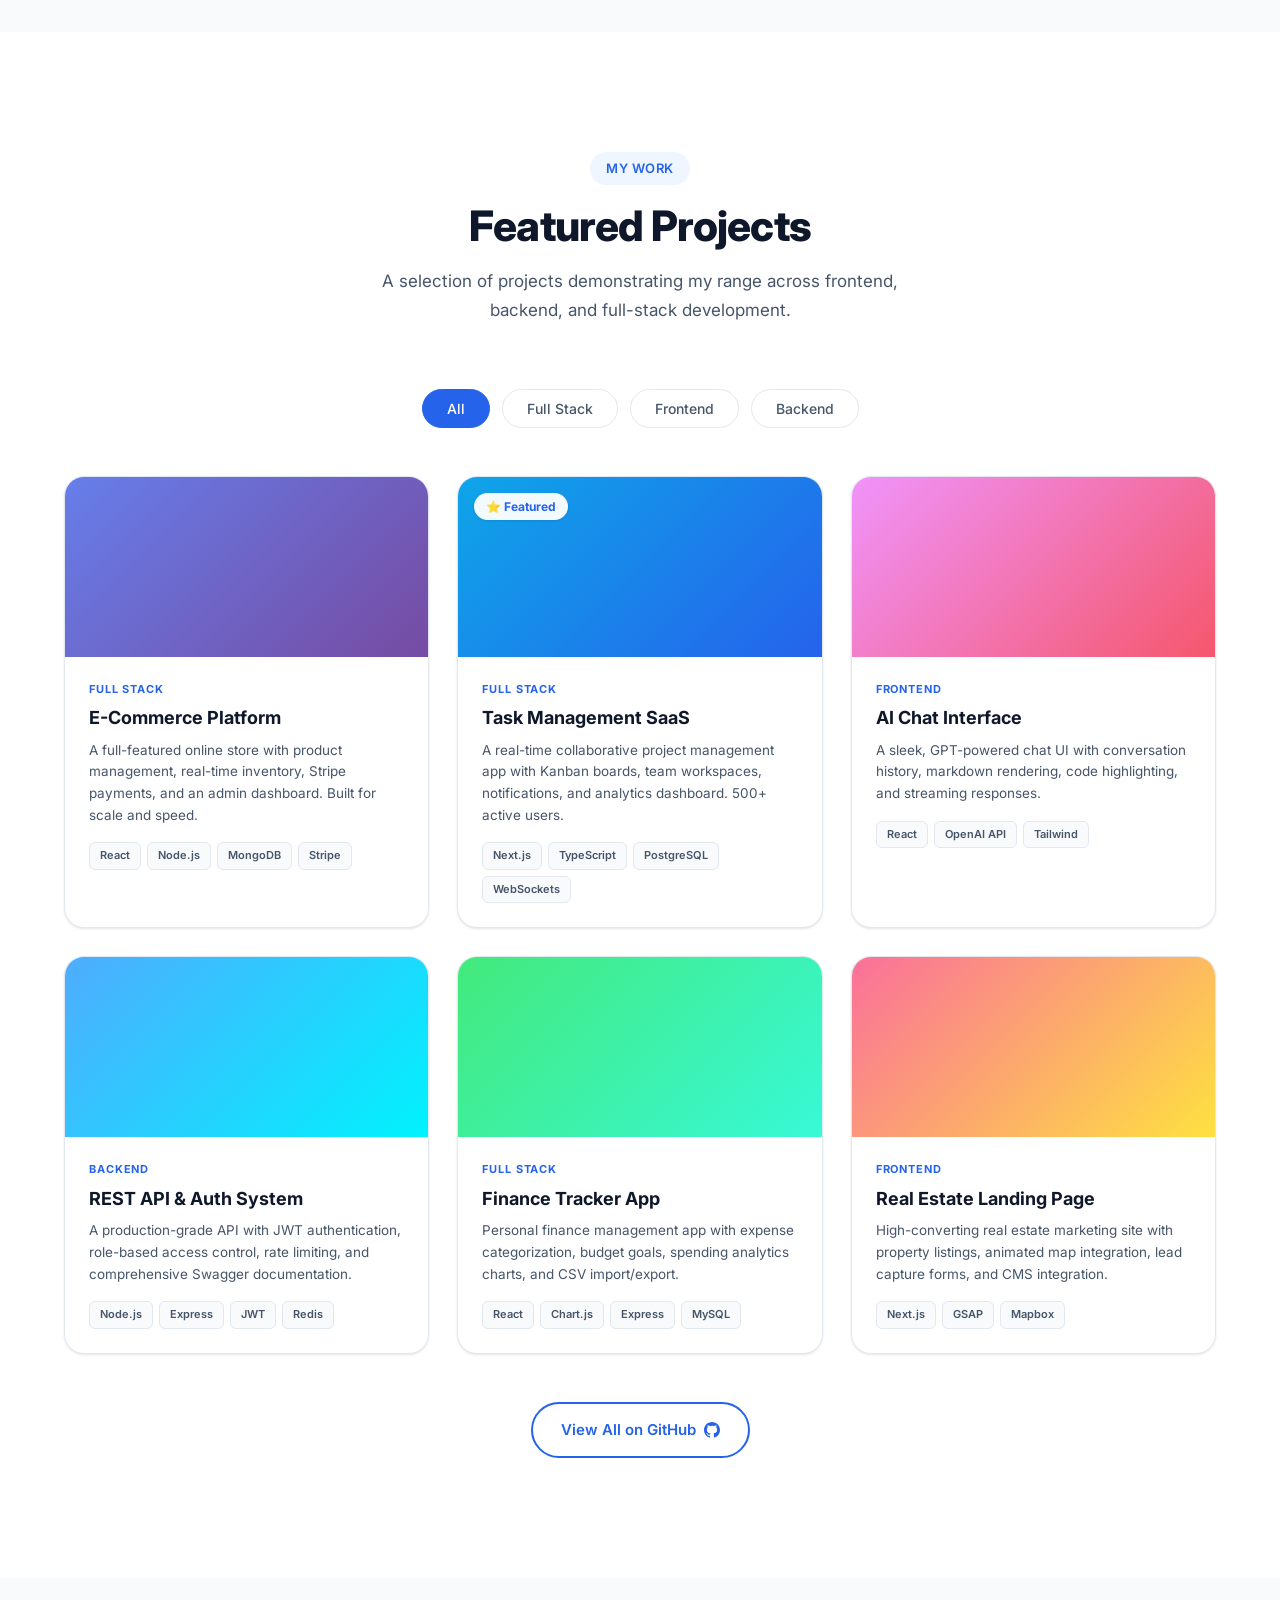
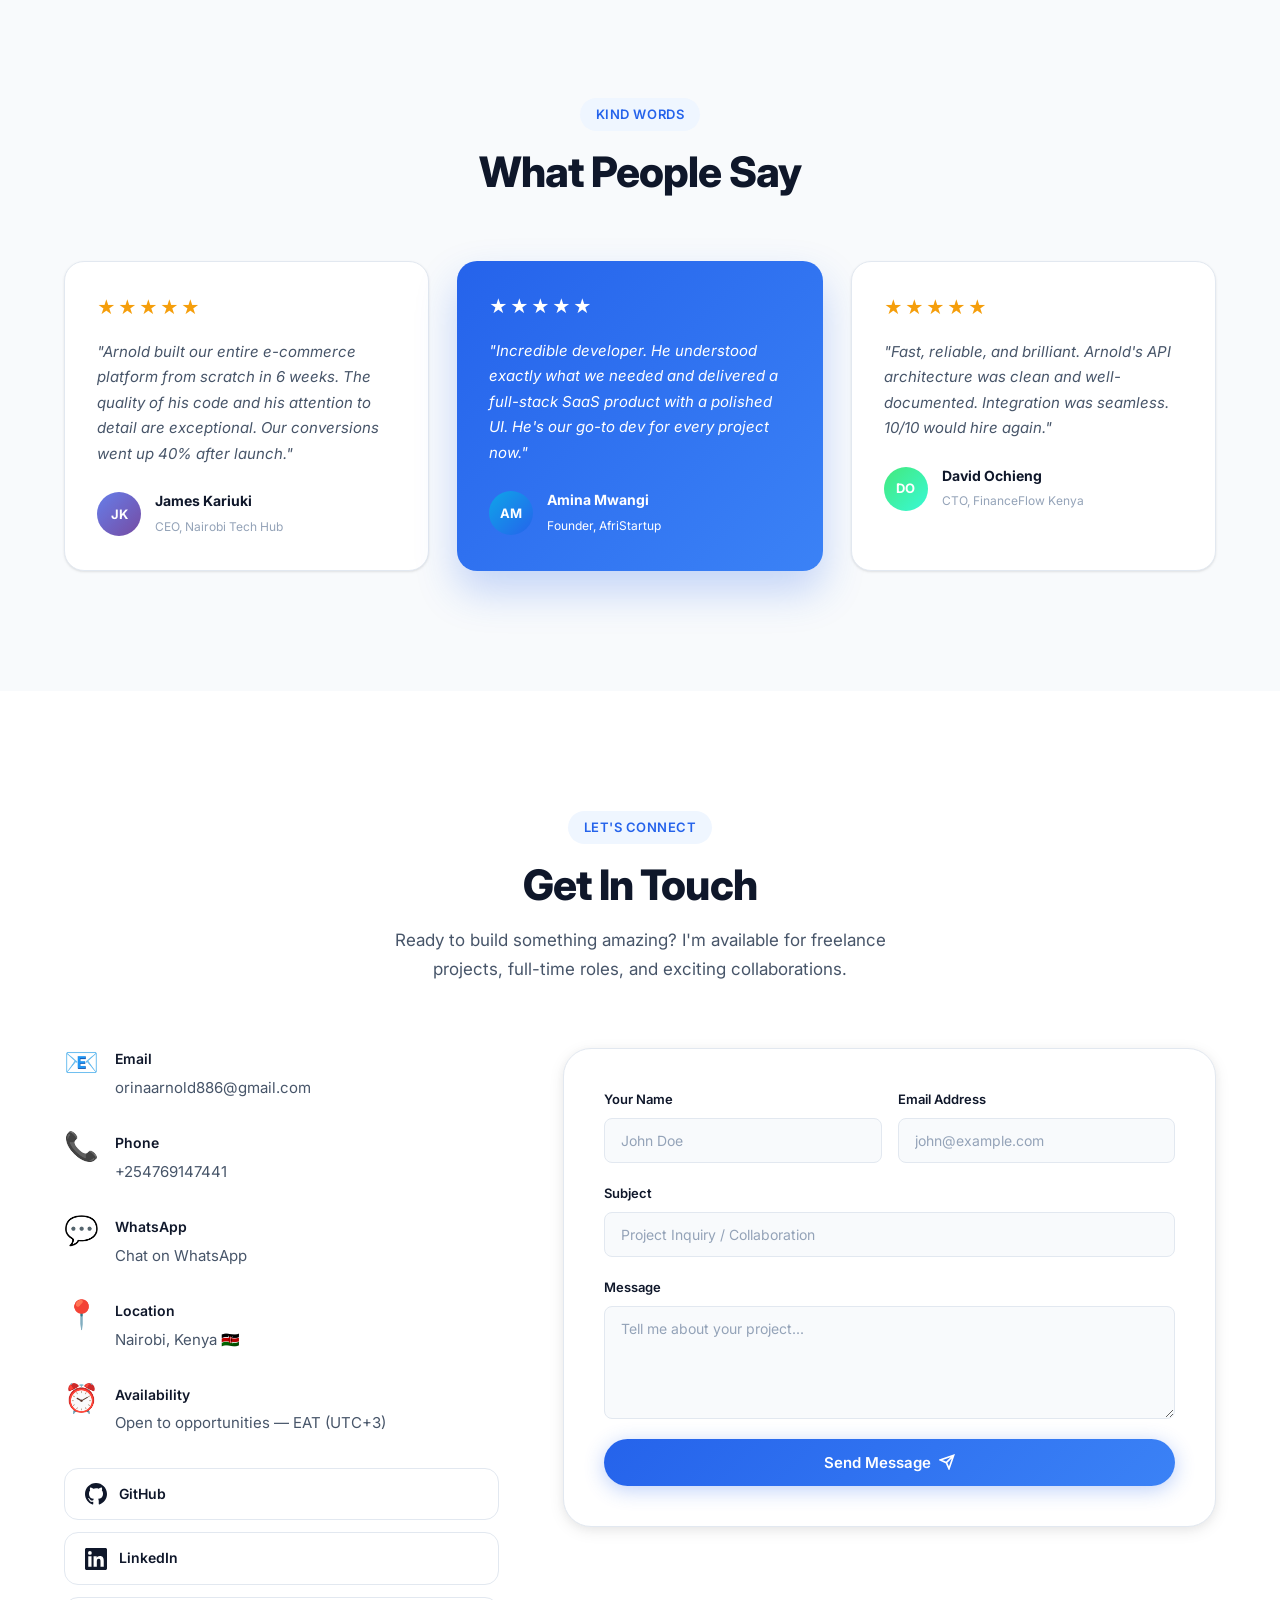
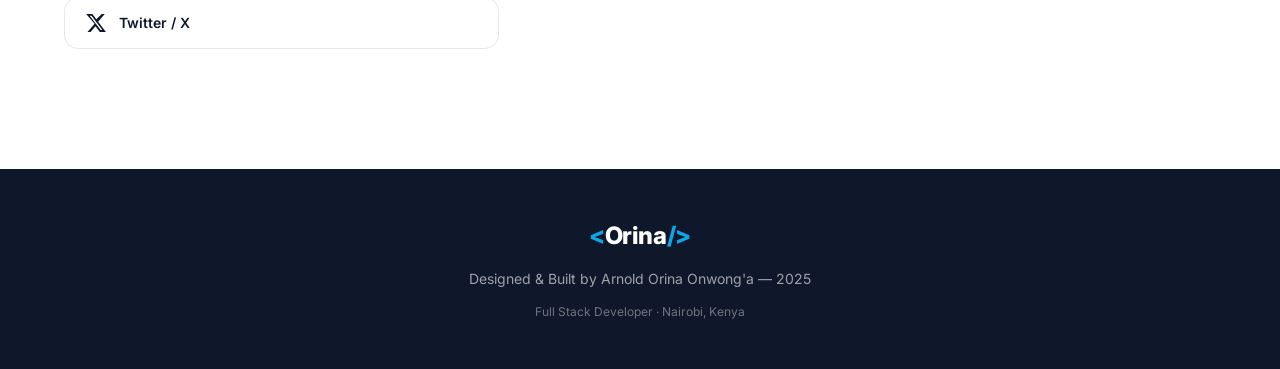
==== commit 8c1bd443: "Remove branding logo from top navbar header" ====
--- a/index.html
+++ b/index.html
@@ -18,9 +18,7 @@
   <!-- NAV -->
   <nav class="navbar" id="navbar">
     <div class="nav-container">
-      <a href="#home" class="nav-logo">
-        <span class="logo-bracket">&lt;</span>Orina<span class="logo-bracket">/&gt;</span>
-      </a>
+      <a href="#home" class="nav-logo"></a>
       <ul class="nav-links" id="navLinks">
         <li><a href="#about" class="nav-link">About</a></li>
         <li><a href="#skills" class="nav-link">Skills</a></li>
